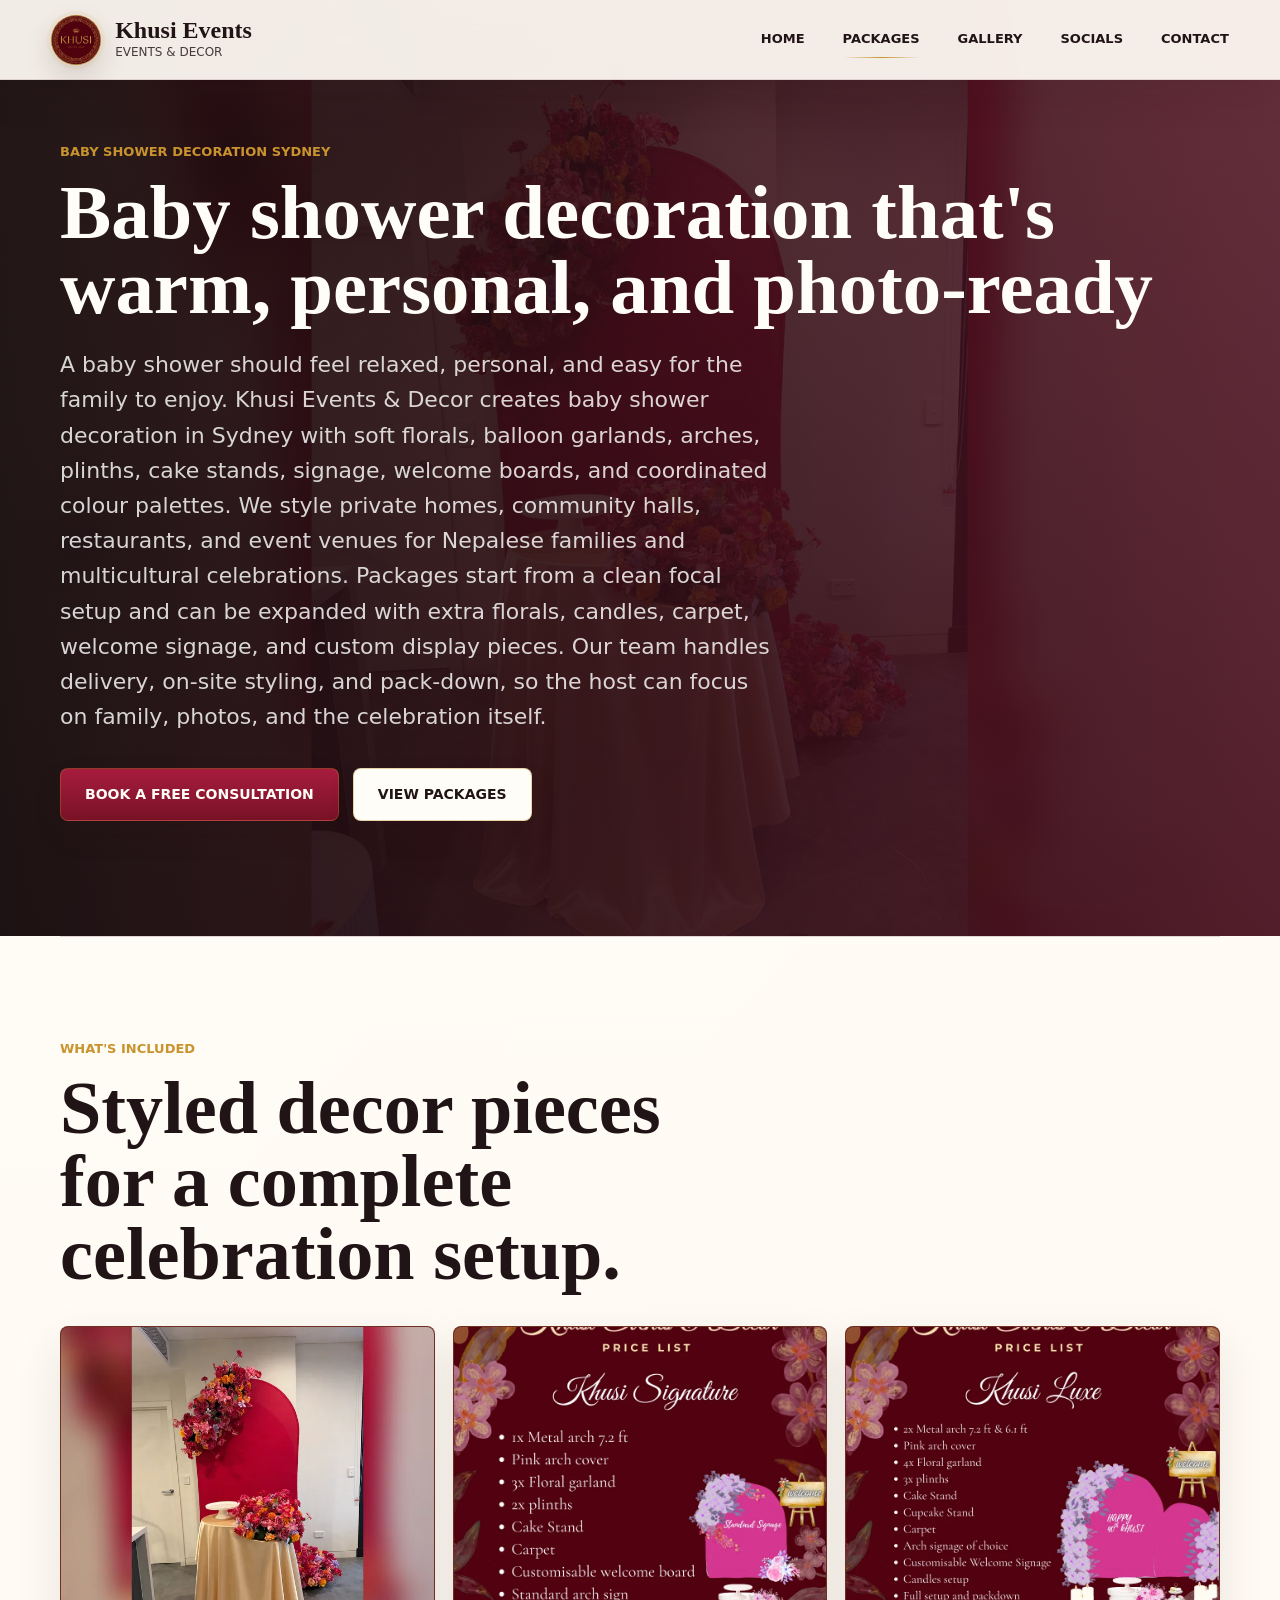
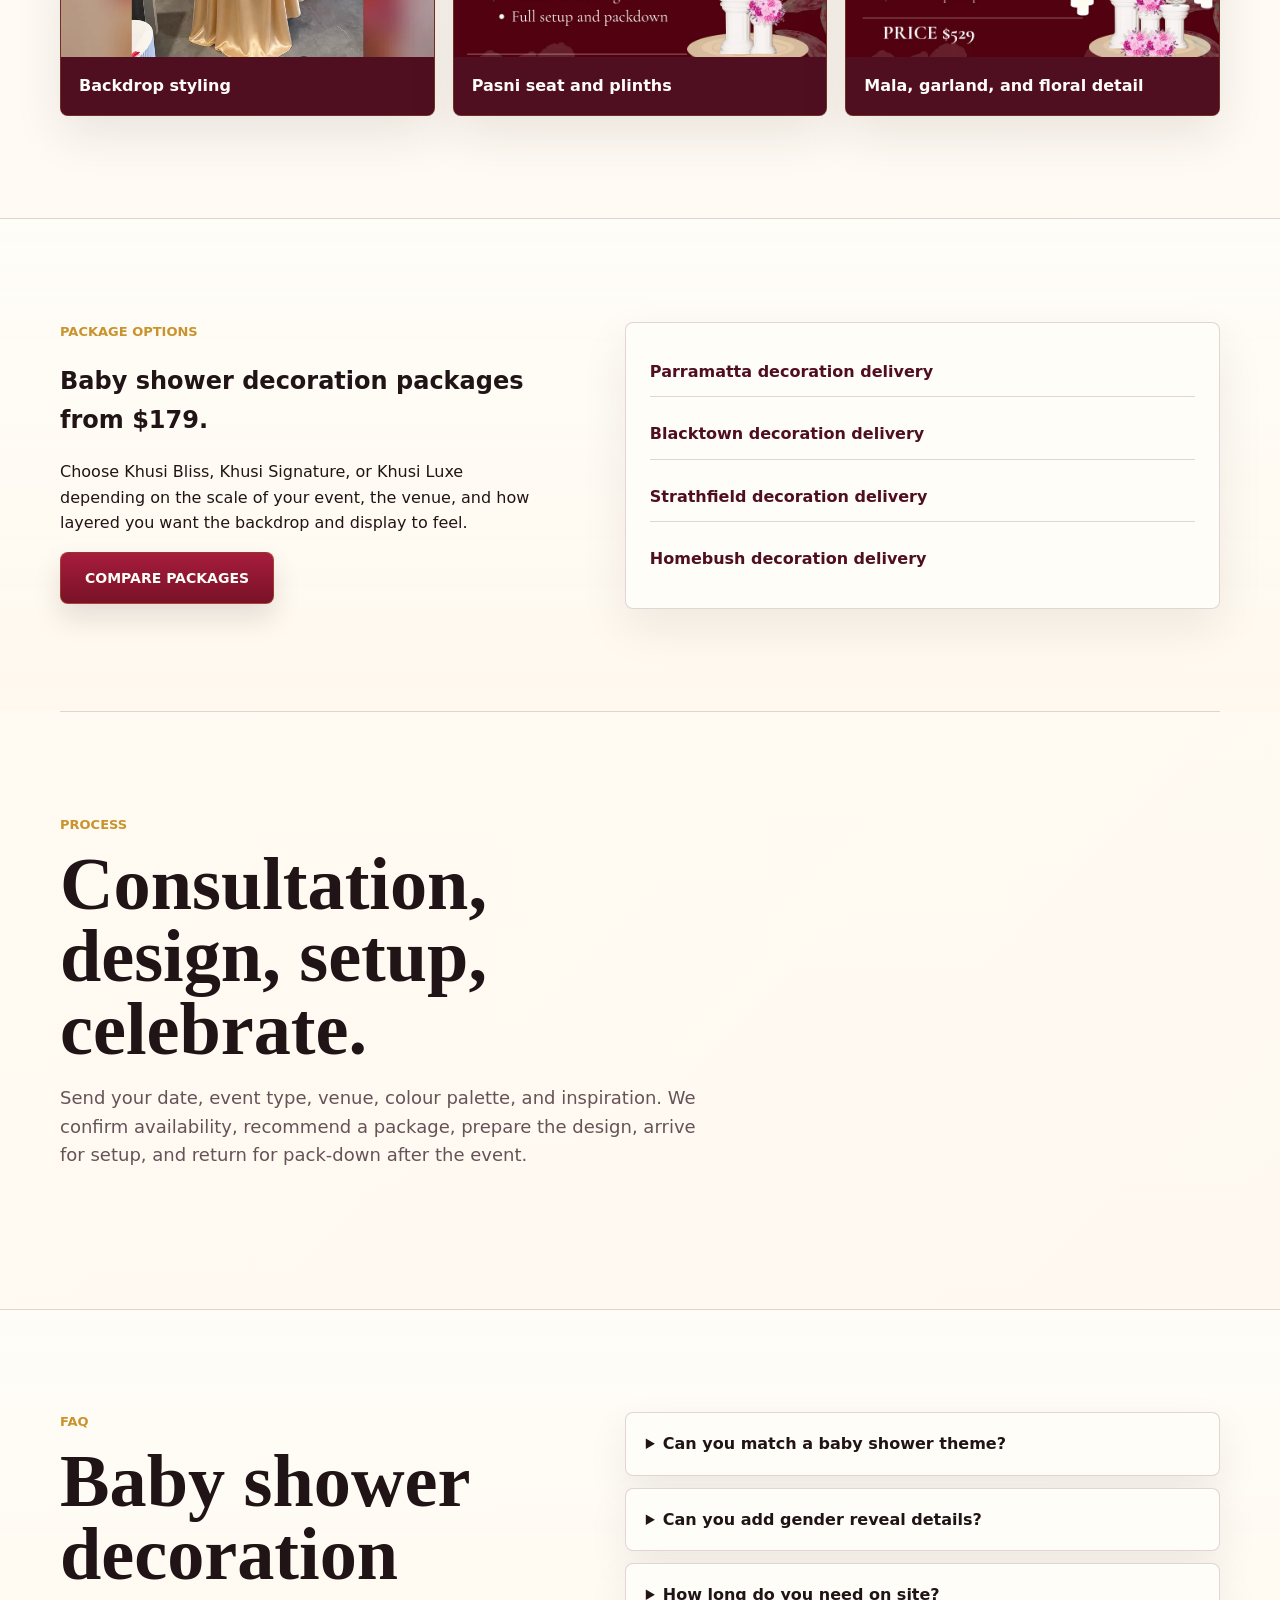
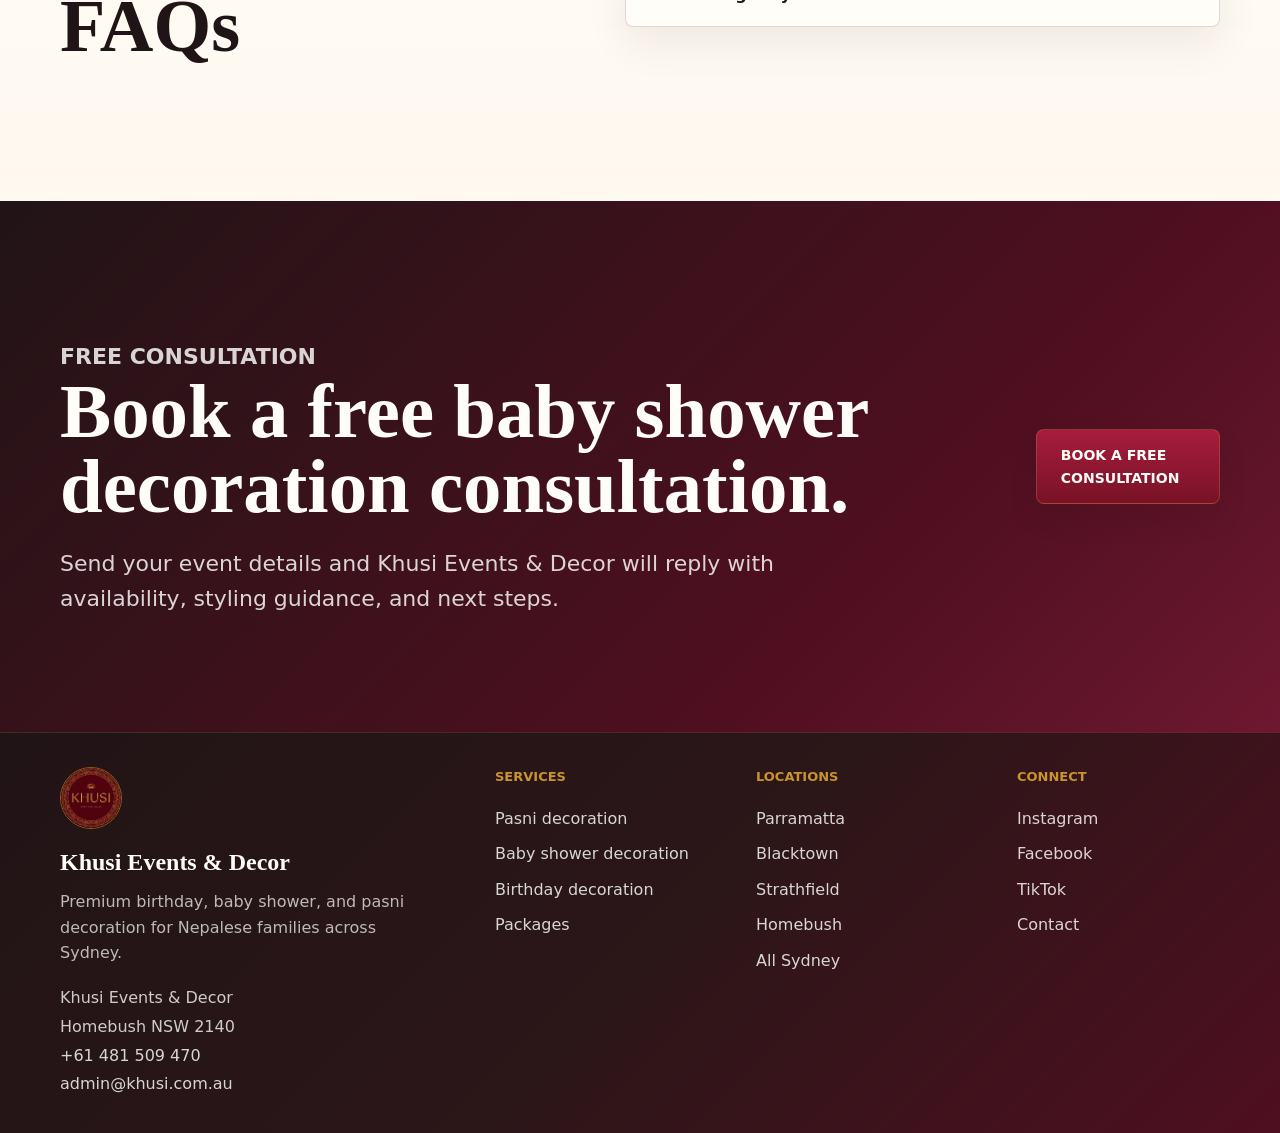
==== baby-shower-decoration-sydney.html @ c6b85145 "Add files via upload" ====
<!doctype html>
<html lang="en">
  <head>
    <meta charset="UTF-8" />
    <meta name="viewport" content="width=device-width, initial-scale=1.0" />
    <title>Baby Shower Decoration Sydney | Floral & Balloon Setups | Khusi</title>
    <meta name="description" content="Sydney baby shower decorators creating warm, photo-ready setups with florals, balloons, and signage. Packages from $179 with full setup and pack-down." />
    <link rel="canonical" href="https://www.khusi.com.au/baby-shower-decoration-sydney" />
    <meta name="robots" content="index, follow" />
    <meta property="og:title" content="Baby Shower Decoration Sydney | Floral & Balloon Setups | Khusi" />
    <meta property="og:description" content="Sydney baby shower decorators creating warm, photo-ready setups with florals, balloons, and signage. Packages from $179 with full setup and pack-down." />
    <meta property="og:type" content="website" />
    <meta property="og:url" content="https://www.khusi.com.au/baby-shower-decoration-sydney" />
    <meta property="og:image" content="https://www.khusi.com.au/assets/khusi-events-social-card.jpg" />
    <meta property="og:image:width" content="1200" />
    <meta property="og:image:height" content="630" />
    <meta property="og:site_name" content="Khusi Events &amp; Decor" />
    <meta property="og:locale" content="en_AU" />
    <meta name="twitter:card" content="summary_large_image" />
    <meta name="twitter:title" content="Baby Shower Decoration Sydney | Floral & Balloon Setups | Khusi" />
    <meta name="twitter:description" content="Sydney baby shower decorators creating warm, photo-ready setups with florals, balloons, and signage. Packages from $179 with full setup and pack-down." />
    <meta name="twitter:image" content="https://www.khusi.com.au/assets/khusi-events-social-card.jpg" />
    <meta name="theme-color" content="#8f1d35" />
    <link rel="icon" type="image/png" href="./assets/khusi-logo.png" />
    <link rel="stylesheet" href="./styles.css" />
    <script type="application/ld+json">
{
      "@context": "https://schema.org",
      "@graph": [
            {
                  "@type": "BreadcrumbList",
                  "@id": "https://www.khusi.com.au/baby-shower-decoration-sydney#breadcrumb",
                  "itemListElement": [
                        {
                              "@type": "ListItem",
                              "position": 1,
                              "name": "Home",
                              "item": "https://www.khusi.com.au/"
                        },
                        {
                              "@type": "ListItem",
                              "position": 2,
                              "name": "Baby shower decoration",
                              "item": "https://www.khusi.com.au/baby-shower-decoration-sydney"
                        }
                  ]
            },
            {
                  "@type": "Service",
                  "@id": "https://www.khusi.com.au/baby-shower-decoration-sydney#service",
                  "name": "Baby shower decoration",
                  "serviceType": "Event decoration",
                  "provider": {
                        "@id": "https://www.khusi.com.au/#business"
                  },
                  "areaServed": {
                        "@type": "City",
                        "name": "Sydney"
                  },
                  "offers": {
                        "@type": "Offer",
                        "price": "179",
                        "priceCurrency": "AUD",
                        "url": "https://www.khusi.com.au/packages"
                  }
            },
            {
                  "@type": "FAQPage",
                  "@id": "https://www.khusi.com.au/baby-shower-decoration-sydney#faq",
                  "mainEntity": [
                        {
                              "@type": "Question",
                              "name": "Can you match a baby shower theme?",
                              "acceptedAnswer": {
                                    "@type": "Answer",
                                    "text": "Yes. Share your colour palette, inspiration images, or theme and we can adjust signage, florals, balloons, and decor pieces."
                              }
                        },
                        {
                              "@type": "Question",
                              "name": "Can you add gender reveal details?",
                              "acceptedAnswer": {
                                    "@type": "Answer",
                                    "text": "Yes. We can include gender reveal-friendly styling, signage, balloons, and focal areas depending on the reveal plan."
                              }
                        },
                        {
                              "@type": "Question",
                              "name": "How long do you need on site?",
                              "acceptedAnswer": {
                                    "@type": "Answer",
                                    "text": "Setup time depends on the package and venue access, but most baby shower setups need a clear setup window before guests arrive."
                              }
                        }
                  ]
            }
      ]
}
    </script>
  </head>
  <body>
    <header class="site-header is-scrolled is-fixed-light">
      <a class="brand" href="./index.html#top" aria-label="Khusi Events and Decor home">
        <img class="brand-mark" src="./assets/khusi-logo.png" alt="" />
        <span>
          <strong>Khusi Events</strong>
          <small>Events &amp; Decor</small>
        </span>
      </a>

      <button class="nav-toggle" type="button" aria-label="Open navigation" aria-expanded="false">
        <span></span>
        <span></span>
      </button>

      <nav class="site-nav" aria-label="Primary navigation">
        <a href="./index.html#top">Home</a>
        <a href="./packages.html" aria-current="page">Packages</a>
        <a href="./gallery.html">Gallery</a>
        <a href="./index.html#socials">Socials</a>
        <a href="./contact.html">Contact</a>
      </nav>
    </header>
    <main id="top" class="seo-service-page">
      <section class="service-page-hero" aria-labelledby="page-title">
        <div class="section-inner">
          <p class="section-kicker">Baby shower decoration Sydney</p>
          <h1 id="page-title">Baby shower decoration that's warm, personal, and photo-ready</h1>
          <p>A baby shower should feel relaxed, personal, and easy for the family to enjoy. Khusi Events & Decor creates baby shower decoration in Sydney with soft florals, balloon garlands, arches, plinths, cake stands, signage, welcome boards, and coordinated colour palettes. We style private homes, community halls, restaurants, and event venues for Nepalese families and multicultural celebrations. Packages start from a clean focal setup and can be expanded with extra florals, candles, carpet, welcome signage, and custom display pieces. Our team handles delivery, on-site styling, and pack-down, so the host can focus on family, photos, and the celebration itself.</p>
          <div class="hero-actions">
            <a class="button primary" href="./contact.html">Book a free consultation</a>
            <a class="button secondary light" href="./packages.html">View packages</a>
          </div>
        </div>
      </section>
      <section class="section-inner seo-content-block">
        <div class="section-heading compact">
          <p class="section-kicker">What's included</p>
          <h2>Styled decor pieces for a complete celebration setup.</h2>
        </div>
        <div class="seo-image-grid">
          <figure><picture><source type="image/webp" srcset="./assets/pasni-decoration-sydney-marigold-backdrop.webp" /><img src="./assets/pasni-decoration-sydney-marigold-backdrop.jpg" alt="Pasni rice feeding ceremony decoration with marigold backdrop in Strathfield Sydney" loading="lazy" decoding="async" /></picture><figcaption>Backdrop styling</figcaption></figure>
          <figure><img src="./assets/service-signature.webp" alt="Baby shower decoration seating, plinth, and floral decoration package in Sydney" loading="lazy" decoding="async" /><figcaption>Pasni seat and plinths</figcaption></figure>
          <figure><img src="./assets/service-luxe.webp" alt="Baby shower decoration floral garland and premium decor details in Sydney" loading="lazy" decoding="async" /><figcaption>Mala, garland, and floral detail</figcaption></figure>
        </div>
      </section>
      <section class="section-band seo-content-block">
        <div class="section-inner seo-two-column">
          <div>
            <p class="section-kicker">Package options</p>
            <h2>Baby shower decoration packages from $179.</h2>
            <p>Choose Khusi Bliss, Khusi Signature, or Khusi Luxe depending on the scale of your event, the venue, and how layered you want the backdrop and display to feel.</p>
            <a class="button primary" href="./packages.html">Compare packages</a>
          </div>
          <div class="seo-link-list">
            <a href="./pasni-decoration-parramatta.html">Parramatta decoration delivery</a>
            <a href="./pasni-decoration-blacktown.html">Blacktown decoration delivery</a>
            <a href="./pasni-decoration-strathfield.html">Strathfield decoration delivery</a>
            <a href="./pasni-decoration-homebush.html">Homebush decoration delivery</a>
          </div>
        </div>
      </section>
      <section class="section-inner seo-content-block">
        <div class="section-heading compact">
          <p class="section-kicker">Process</p>
          <h2>Consultation, design, setup, celebrate.</h2>
          <p>Send your date, event type, venue, colour palette, and inspiration. We confirm availability, recommend a package, prepare the design, arrive for setup, and return for pack-down after the event.</p>
        </div>
      </section>
      <section class="faq-section section-band" id="faq" aria-labelledby="service-faq-title">
        <div class="section-inner faq-layout">
          <div class="section-heading compact">
            <p class="section-kicker">FAQ</p>
            <h2 id="service-faq-title">Baby shower decoration FAQs</h2>
          </div>
          <div class="faq-list">
            <details><summary>Can you match a baby shower theme?</summary><p>Yes. Share your colour palette, inspiration images, or theme and we can adjust signage, florals, balloons, and decor pieces.</p></details>
            <details><summary>Can you add gender reveal details?</summary><p>Yes. We can include gender reveal-friendly styling, signage, balloons, and focal areas depending on the reveal plan.</p></details>
            <details><summary>How long do you need on site?</summary><p>Setup time depends on the package and venue access, but most baby shower setups need a clear setup window before guests arrive.</p></details>
          </div>
        </div>
      </section>
      <section class="service-cta">
        <div class="section-inner service-cta-inner">
          <div>
            <p class="section-kicker">Free consultation</p>
            <h2>Book a free baby shower decoration consultation.</h2>
            <p>Send your event details and Khusi Events &amp; Decor will reply with availability, styling guidance, and next steps.</p>
          </div>
          <a class="button primary" href="./contact.html">Book a free consultation</a>
        </div>
      </section>
    </main>
    <footer class="site-footer">
      <div class="section-inner expanded-footer">
        <div class="footer-brand">
          <img src="./assets/khusi-logo.png" alt="" />
          <strong>Khusi Events &amp; Decor</strong>
          <p>Premium birthday, baby shower, and pasni decoration for Nepalese families across Sydney.</p>
          <address>
            Khusi Events &amp; Decor<br />
            Homebush NSW 2140<br />
            <a href="tel:+61481509470">+61 481 509 470</a><br />
            <a href="mailto:admin@khusi.com.au">admin@khusi.com.au</a>
          </address>
        </div>
        <nav class="footer-column" aria-label="Footer services">
          <h2>Services</h2>
          <a href="./pasni-decoration-sydney.html">Pasni decoration</a>
          <a href="./baby-shower-decoration-sydney.html">Baby shower decoration</a>
          <a href="./birthday-decoration-sydney.html">Birthday decoration</a>
          <a href="./packages.html">Packages</a>
        </nav>
        <nav class="footer-column" aria-label="Footer locations">
          <h2>Locations</h2>
          <a href="./pasni-decoration-parramatta.html">Parramatta</a>
          <a href="./pasni-decoration-blacktown.html">Blacktown</a>
          <a href="./pasni-decoration-strathfield.html">Strathfield</a>
          <a href="./pasni-decoration-homebush.html">Homebush</a>
          <a href="./pasni-decoration-sydney.html">All Sydney</a>
        </nav>
        <nav class="footer-column" aria-label="Footer connect">
          <h2>Connect</h2>
          <a href="https://www.instagram.com/khusieventsanddecor/" target="_blank" rel="noreferrer">Instagram</a>
          <a href="https://www.facebook.com/people/Khusi-Events-and-Decor/61587530312788/" target="_blank" rel="noreferrer">Facebook</a>
          <a href="https://www.tiktok.com/@khusieventsanddecor07" target="_blank" rel="noreferrer">TikTok</a>
          <a href="./contact.html">Contact</a>
        </nav>
      </div>
    </footer>
    <script src="./script.js"></script>
  </body>
</html>
---- styles.css ----
:root {
  --ink: #23191c;
  --muted: #67575d;
  --paper: #fffaf4;
  --white: #ffffff;
  --rose: #8f1d35;
  --rose-dark: #5c1324;
  --marigold: #d99a28;
  --teal: #1f6b67;
  --sage: #e2ebe3;
  --line: rgba(35, 25, 28, 0.14);
  --shadow: 0 24px 80px rgba(35, 25, 28, 0.16);
  --radius: 8px;
}

* {
  box-sizing: border-box;
}

html {
  scroll-behavior: smooth;
  scroll-padding-top: 92px;
}

body {
  margin: 0;
  color: var(--ink);
  background: var(--paper);
  font-family:
    Inter, ui-sans-serif, system-ui, -apple-system, BlinkMacSystemFont, "Segoe UI", sans-serif;
  line-height: 1.6;
}

body.nav-open {
  overflow: hidden;
}

img {
  display: block;
  width: 100%;
}

a {
  color: inherit;
  text-decoration: none;
}

button,
input,
select,
textarea {
  font: inherit;
}

.site-header {
  position: fixed;
  inset: 0 0 auto;
  z-index: 30;
  display: flex;
  align-items: center;
  justify-content: space-between;
  gap: 24px;
  min-height: 74px;
  padding: 14px clamp(18px, 4vw, 56px);
  color: var(--white);
  background: linear-gradient(180deg, rgba(26, 14, 17, 0.8), rgba(26, 14, 17, 0));
  transition:
    background 180ms ease,
    box-shadow 180ms ease,
    color 180ms ease;
}

.site-header.is-scrolled,
.site-header.nav-active {
  color: var(--ink);
  background: rgba(255, 250, 244, 0.94);
  box-shadow: 0 10px 34px rgba(35, 25, 28, 0.12);
  backdrop-filter: blur(16px);
}

.brand {
  display: inline-flex;
  align-items: center;
  gap: 12px;
  min-width: 0;
}

.brand-mark {
  width: 46px;
  height: 46px;
  flex: 0 0 auto;
  border-radius: 50%;
  border: 1px solid rgba(217, 154, 40, 0.52);
  object-fit: cover;
  background: var(--rose-dark);
}

.brand strong {
  display: block;
  font-family: Georgia, "Times New Roman", serif;
  font-size: 22px;
  line-height: 1.1;
}

.brand small {
  display: block;
  color: currentColor;
  font-size: 12px;
  letter-spacing: 0.08em;
  text-transform: uppercase;
  opacity: 0.82;
}

.site-nav {
  display: flex;
  align-items: center;
  gap: clamp(18px, 3vw, 34px);
  font-size: 14px;
  font-weight: 700;
  text-transform: uppercase;
  letter-spacing: 0.08em;
}

.site-nav a {
  position: relative;
  padding: 8px 0;
}

.site-nav a::after {
  position: absolute;
  right: 0;
  bottom: 4px;
  left: 0;
  height: 2px;
  content: "";
  background: var(--marigold);
  transform: scaleX(0);
  transform-origin: center;
  transition: transform 160ms ease;
}

.site-nav a:hover::after,
.site-nav a:focus-visible::after,
.site-nav a[aria-current="page"]::after {
  transform: scaleX(1);
}

.nav-toggle {
  display: none;
  width: 46px;
  height: 46px;
  border: 1px solid currentColor;
  border-radius: 50%;
  color: inherit;
  background: transparent;
}

.nav-toggle span {
  display: block;
  width: 18px;
  height: 2px;
  margin: 5px auto;
  background: currentColor;
  transition: transform 180ms ease;
}

.nav-open .nav-toggle span:first-child {
  transform: translateY(3.5px) rotate(45deg);
}

.nav-open .nav-toggle span:last-child {
  transform: translateY(-3.5px) rotate(-45deg);
}

.hero {
  position: relative;
  min-height: clamp(620px, 86svh, 800px);
  display: grid;
  align-items: end;
  overflow: hidden;
  color: var(--white);
  background: var(--rose-dark);
}

.hero-bg,
.hero-overlay {
  position: absolute;
  inset: 0;
}

.hero-bg {
  background-image: url("./assets/pasni-decoration-sydney-marigold-backdrop-1920.jpg");
  background-position: center;
  background-size: cover;
  transform: scale(1.02);
}

.hero-overlay {
  background:
    linear-gradient(90deg, rgba(26, 14, 17, 0.82) 0%, rgba(26, 14, 17, 0.58) 44%, rgba(26, 14, 17, 0.28) 100%),
    linear-gradient(180deg, rgba(26, 14, 17, 0.2), rgba(26, 14, 17, 0.72));
}

.hero-content {
  position: relative;
  z-index: 1;
  width: min(1160px, calc(100% - 36px));
  margin: 0 auto;
  padding: 140px 0 54px;
}

.eyebrow,
.section-kicker {
  margin: 0 0 12px;
  color: var(--marigold);
  font-size: 13px;
  font-weight: 800;
  letter-spacing: 0.12em;
  text-transform: uppercase;
}

.hero h1,
.section-heading h2,
.intro h2,
.hire h2,
.contact h1,
.contact h2 {
  margin: 0;
  font-family: Georgia, "Times New Roman", serif;
  font-weight: 700;
  line-height: 0.98;
  letter-spacing: 0;
}

.hero h1 {
  max-width: 820px;
  font-size: clamp(64px, 12vw, 150px);
}

.hero-logo {
  width: clamp(86px, 10vw, 124px);
  height: clamp(86px, 10vw, 124px);
  margin: 0 0 18px;
  border: 1px solid rgba(217, 154, 40, 0.62);
  border-radius: 50%;
  object-fit: cover;
  background: var(--rose-dark);
  box-shadow: 0 18px 50px rgba(0, 0, 0, 0.24);
}

.hero-copy {
  max-width: 700px;
  margin: 24px 0 0;
  font-size: clamp(18px, 2vw, 24px);
  line-height: 1.45;
}

.hero-actions {
  display: flex;
  flex-wrap: wrap;
  gap: 14px;
  margin-top: 34px;
}

.button {
  display: inline-flex;
  align-items: center;
  justify-content: center;
  min-height: 48px;
  padding: 13px 20px;
  border: 1px solid transparent;
  border-radius: var(--radius);
  font-size: 14px;
  font-weight: 800;
  letter-spacing: 0.06em;
  text-transform: uppercase;
  transition:
    transform 160ms ease,
    background 160ms ease,
    border-color 160ms ease,
    color 160ms ease;
}

.button:hover,
.button:focus-visible {
  transform: translateY(-2px);
}

.button:disabled {
  cursor: wait;
  opacity: 0.72;
  transform: none;
}

.button:disabled:hover,
.button:disabled:focus-visible {
  transform: none;
}

.button.primary {
  color: var(--white);
  background: var(--rose);
  border-color: var(--rose);
}

.button.primary:hover,
.button.primary:focus-visible {
  background: var(--rose-dark);
  border-color: var(--rose-dark);
}

.button.secondary {
  color: var(--white);
  background: rgba(255, 255, 255, 0.08);
  border-color: rgba(255, 255, 255, 0.58);
  backdrop-filter: blur(10px);
}

.hero-stats {
  display: grid;
  grid-template-columns: repeat(3, minmax(0, 1fr));
  gap: 1px;
  width: min(860px, 100%);
  margin: 54px 0 0;
  padding: 0;
  overflow: hidden;
  border: 1px solid rgba(255, 255, 255, 0.26);
  border-radius: var(--radius);
  background: rgba(255, 255, 255, 0.16);
  backdrop-filter: blur(18px);
}

.hero-stats div {
  padding: 18px;
  background: rgba(26, 14, 17, 0.28);
}

.hero-stats strong {
  display: block;
  color: var(--marigold);
  font-size: 13px;
  font-weight: 900;
  letter-spacing: 0.08em;
  text-transform: uppercase;
}

.hero-stats span {
  display: block;
  margin-top: 6px;
  color: rgba(255, 255, 255, 0.9);
  font-size: 14px;
}

.section-inner {
  width: min(1160px, calc(100% - 36px));
  margin: 0 auto;
}

.section-band {
  background: var(--white);
}

.intro {
  padding: 42px 0;
  border-bottom: 1px solid var(--line);
}

.intro-grid {
  display: grid;
  grid-template-columns: minmax(0, 0.9fr) minmax(0, 1.1fr);
  gap: clamp(28px, 5vw, 72px);
  align-items: center;
}

.intro h2 {
  max-width: 560px;
  font-size: clamp(34px, 5vw, 68px);
}

.intro-copy {
  display: grid;
  gap: 24px;
  justify-items: start;
}

.intro p:not(.section-kicker) {
  margin: 0;
  color: var(--muted);
  font-size: clamp(17px, 2vw, 22px);
}

.services,
.hire {
  padding: clamp(76px, 9vw, 120px) 0;
}

.section-heading {
  max-width: 760px;
  margin-bottom: 36px;
}

.section-heading.compact {
  max-width: 640px;
}

.section-heading h2,
.hire h2,
.socials h2,
.contact h1,
.contact h2 {
  font-size: clamp(38px, 5.8vw, 76px);
}

.section-heading p:not(.section-kicker),
.hire-copy p,
.socials-copy p,
.contact-copy p {
  margin: 18px 0 0;
  color: var(--muted);
  font-size: 18px;
}

.service-grid {
  display: grid;
  grid-template-columns: repeat(3, minmax(0, 1fr));
  gap: 18px;
}

.service-card {
  display: flex;
  min-height: 100%;
  overflow: hidden;
  flex-direction: column;
  border: 1px solid var(--line);
  border-radius: var(--radius);
  background: var(--white);
  box-shadow: 0 14px 42px rgba(35, 25, 28, 0.06);
}

.service-card img {
  height: 250px;
  object-fit: cover;
}

.service-card div {
  display: flex;
  flex: 1;
  flex-direction: column;
  padding: clamp(22px, 3vw, 34px);
}

.service-card span {
  width: fit-content;
  color: var(--teal);
  font-size: 12px;
  font-weight: 900;
  letter-spacing: 0.12em;
  text-transform: uppercase;
}

.service-card h3,
.process-list h3 {
  margin: 10px 0 0;
  font-family: Georgia, "Times New Roman", serif;
  font-size: 29px;
  line-height: 1.1;
  letter-spacing: 0;
}

.service-card p,
.process-list p,
.site-footer p {
  color: var(--muted);
}

.service-card p {
  margin: 14px 0 0;
}

.service-card ul {
  display: grid;
  gap: 9px;
  margin: 22px 0 0;
  padding: 0;
  list-style: none;
}

.service-card li {
  position: relative;
  padding-left: 20px;
  color: var(--muted);
}

.service-card li::before {
  position: absolute;
  left: 0;
  color: var(--marigold);
  content: "•";
}

.service-note {
  display: flex;
  flex-wrap: wrap;
  gap: 8px 14px;
  align-items: center;
  margin-top: 22px;
  padding: 18px 20px;
  border: 1px solid var(--line);
  border-radius: var(--radius);
  background: var(--sage);
}

.service-note strong {
  font-family: Georgia, "Times New Roman", serif;
  font-size: 22px;
}

.service-note span {
  color: var(--muted);
}

.process {
  padding: clamp(70px, 8vw, 110px) 0;
  border-top: 1px solid var(--line);
  border-bottom: 1px solid var(--line);
}

.process-list {
  display: grid;
  grid-template-columns: repeat(3, minmax(0, 1fr));
  gap: 18px;
}

.process-list article {
  min-height: 260px;
  padding: 28px;
  border: 1px solid var(--line);
  border-radius: var(--radius);
  background: var(--paper);
}

.process-list span {
  display: inline-grid;
  place-items: center;
  width: 52px;
  height: 52px;
  border: 1px solid rgba(143, 29, 53, 0.25);
  border-radius: 50%;
  color: var(--rose);
  font-weight: 900;
}

.gallery {
  padding: clamp(76px, 9vw, 120px) 0;
  border-top: 1px solid var(--line);
  border-bottom: 1px solid var(--line);
}

.gallery-grid {
  display: grid;
  grid-template-columns: 1.2fr 0.8fr 0.8fr;
  grid-auto-rows: 250px;
  gap: 18px;
}

.gallery-tile {
  display: block;
  min-height: 0;
  color: inherit;
}

.gallery-tile figure {
  height: 100%;
}

.gallery-tile:focus-visible {
  outline: 3px solid var(--marigold);
  outline-offset: 4px;
  border-radius: var(--radius);
}

.gallery-grid figure {
  position: relative;
  min-height: 0;
  margin: 0;
  overflow: hidden;
  border-radius: var(--radius);
  background: var(--rose-dark);
}

.gallery-grid figure:first-child {
  grid-row: span 2;
}

.gallery-grid img {
  height: 100%;
  object-fit: cover;
  transition: transform 320ms ease;
}

.gallery-grid figure:hover img {
  transform: scale(1.04);
}

.gallery-grid figcaption {
  position: absolute;
  right: 14px;
  bottom: 14px;
  left: 14px;
  padding: 12px 14px;
  border-radius: var(--radius);
  color: var(--white);
  background: rgba(26, 14, 17, 0.72);
  font-weight: 800;
}

.launch-event-gallery {
  margin-top: clamp(42px, 7vw, 78px);
  padding-top: clamp(34px, 5vw, 58px);
  border-top: 1px solid var(--line);
}

.launch-event-heading {
  max-width: 780px;
  margin-bottom: 24px;
}

.launch-event-heading h2,
.launch-event-heading h3 {
  margin: 0;
  font-family: Georgia, "Times New Roman", serif;
  font-size: clamp(34px, 5vw, 62px);
  line-height: 1;
  letter-spacing: 0;
}

.launch-media-grid {
  display: grid;
  grid-template-columns: repeat(4, minmax(0, 1fr));
  grid-auto-rows: 260px;
  gap: 18px;
}

.launch-media-card {
  position: relative;
  min-height: 0;
  margin: 0;
  overflow: hidden;
  border-radius: var(--radius);
  border: 1px solid rgba(201, 147, 45, 0.24);
  background: var(--rose-dark);
  box-shadow: 0 18px 48px rgba(42, 18, 19, 0.1);
}

.launch-media-card-large {
  grid-column: span 2;
  grid-row: span 2;
}

.launch-media-card img,
.launch-media-card video {
  width: 100%;
  height: 100%;
  display: block;
  object-fit: cover;
}

.launch-media-card img {
  filter: saturate(0.94) contrast(1.02);
  transition: transform 320ms ease;
}

.launch-media-card:hover img {
  transform: scale(1.04);
}

.launch-media-video {
  background: #1d1013;
}

.launch-media-card figcaption {
  position: absolute;
  right: 14px;
  bottom: 14px;
  left: 14px;
  padding: 12px 14px;
  border-radius: var(--radius);
  border: 1px solid rgba(201, 147, 45, 0.3);
  color: var(--white);
  background: rgba(33, 20, 22, 0.78);
  font-weight: 800;
  backdrop-filter: blur(10px);
}

.media-only-gallery {
  padding-top: 112px;
}

.hire {
  display: grid;
  grid-template-columns: minmax(0, 0.86fr) minmax(0, 1.14fr);
  gap: clamp(30px, 6vw, 82px);
  align-items: center;
}

.hire-tags {
  display: flex;
  flex-wrap: wrap;
  gap: 10px;
}

.hire-tags span {
  display: inline-flex;
  align-items: center;
  min-height: 42px;
  padding: 10px 14px;
  border: 1px solid var(--line);
  border-radius: 999px;
  background: var(--white);
  color: var(--ink);
  font-weight: 800;
}

.socials {
  padding: clamp(76px, 9vw, 120px) 0;
  border-top: 1px solid var(--line);
}

.socials-grid {
  display: grid;
  grid-template-columns: minmax(0, 0.78fr) minmax(0, 1fr);
  gap: clamp(32px, 6vw, 80px);
  align-items: center;
}

.social-card-grid {
  display: grid;
  grid-template-columns: repeat(2, minmax(0, 1fr));
  gap: 14px;
}

.social-card-grid .social-card:last-child:nth-child(odd) {
  grid-column: 1 / -1;
}

.social-card {
  position: relative;
  display: grid;
  gap: 6px;
  min-height: 132px;
  padding: 24px;
  overflow: hidden;
  border: 1px solid rgba(255, 255, 255, 0.12);
  border-radius: var(--radius);
  color: var(--white);
  background: var(--ink);
  box-shadow: 0 18px 48px rgba(35, 25, 28, 0.12);
  transition:
    transform 160ms ease,
    border-color 160ms ease,
    background 160ms ease;
}

.social-card::after {
  position: absolute;
  right: 20px;
  bottom: 14px;
  color: #ff4d7d;
  content: "↗";
  font-size: 34px;
  font-weight: 900;
  line-height: 1;
}

.social-card:hover,
.social-card:focus-visible {
  border-color: rgba(217, 154, 40, 0.72);
  background: var(--rose-dark);
  transform: translateY(-3px);
}

.social-card span {
  color: var(--marigold);
  font-size: 12px;
  font-weight: 900;
  letter-spacing: 0.12em;
  text-transform: uppercase;
}

.social-card strong {
  max-width: 82%;
  font-family: Georgia, "Times New Roman", serif;
  font-size: clamp(23px, 2.2vw, 34px);
  line-height: 1.08;
  overflow-wrap: anywhere;
}

.contact {
  padding: clamp(76px, 9vw, 120px) 0;
  border-top: 1px solid var(--line);
}

.contact-grid {
  display: grid;
  grid-template-columns: minmax(0, 0.8fr) minmax(320px, 1fr);
  gap: clamp(32px, 6vw, 86px);
  align-items: start;
}

.contact-panel {
  display: grid;
  gap: 10px;
  margin-top: 34px;
  padding: 24px;
  border-left: 4px solid var(--marigold);
  background: var(--paper);
}

.contact-panel a,
.contact-panel span {
  color: var(--ink);
  font-weight: 800;
}

.quote-form {
  display: grid;
  grid-template-columns: repeat(2, minmax(0, 1fr));
  gap: 16px;
  padding: clamp(22px, 4vw, 34px);
  border: 1px solid var(--line);
  border-radius: var(--radius);
  background: var(--white);
  box-shadow: var(--shadow);
}

.quote-form label {
  display: grid;
  gap: 7px;
  color: var(--ink);
  font-size: 13px;
  font-weight: 900;
  letter-spacing: 0.08em;
  text-transform: uppercase;
}

.quote-form input,
.quote-form select,
.quote-form textarea {
  width: 100%;
  border: 1px solid var(--line);
  border-radius: var(--radius);
  background: var(--paper);
  color: var(--ink);
  font-size: 16px;
  letter-spacing: 0;
  outline: none;
  transition:
    border-color 160ms ease,
    box-shadow 160ms ease;
}

.quote-form input,
.quote-form select {
  min-height: 48px;
  padding: 10px 12px;
}

.quote-form textarea {
  min-height: 132px;
  resize: vertical;
  padding: 12px;
}

.quote-form input:focus,
.quote-form select:focus,
.quote-form textarea:focus {
  border-color: var(--rose);
  box-shadow: 0 0 0 4px rgba(143, 29, 53, 0.12);
}

.quote-form .full {
  grid-column: 1 / -1;
}


.form-note {
  grid-column: 1 / -1;
  min-height: 24px;
  margin: 0;
  color: var(--teal);
  font-size: 14px;
  font-weight: 800;
}

.form-note[data-state="error"] {
  color: var(--rose);
}

.form-note[data-state="success"] {
  color: var(--teal);
}

.site-footer {
  padding: 34px 0;
  color: var(--white);
  background: var(--ink);
}

.footer-grid {
  display: flex;
  align-items: center;
  justify-content: space-between;
  gap: 28px;
}

.site-footer strong {
  font-family: Georgia, "Times New Roman", serif;
  font-size: 24px;
}

.site-footer p {
  max-width: 560px;
  margin: 8px 0 0;
  color: rgba(255, 255, 255, 0.7);
}

.footer-links {
  display: flex;
  flex-wrap: wrap;
  gap: 18px;
  font-size: 14px;
  font-weight: 900;
  letter-spacing: 0.08em;
  text-transform: uppercase;
}

@media (max-width: 980px) {
  .service-grid,
  .process-list,
  .hire,
  .seo-grid,
  .contact-grid,
  .socials-grid,
  .intro-grid {
    grid-template-columns: 1fr;
  }

  .process-list article {
    min-height: auto;
  }

  .gallery-grid {
    grid-template-columns: repeat(2, minmax(0, 1fr));
  }

  .launch-media-grid {
    grid-template-columns: repeat(2, minmax(0, 1fr));
  }

  .launch-media-card-large {
    grid-column: span 2;
  }
}

@media (max-width: 760px) {
  .site-header {
    min-height: 68px;
    padding: 11px 18px;
  }

  .brand small {
    display: none;
  }

  .brand-mark {
    width: 42px;
    height: 42px;
  }

  .brand strong {
    font-size: 20px;
  }

  .nav-toggle {
    position: relative;
    z-index: 36;
    display: block;
  }

  .site-header.nav-active {
    background: var(--paper);
    box-shadow: none;
    backdrop-filter: none;
  }

  .site-nav {
    position: fixed;
    inset: 0;
    z-index: 34;
    display: flex;
    flex-direction: column;
    justify-content: center;
    padding: 90px 28px;
    color: var(--ink);
    background: var(--paper);
    font-size: 24px;
    opacity: 0;
    pointer-events: none;
    transform: translateY(-12px);
    transition:
      opacity 180ms ease,
      transform 180ms ease;
  }

  .nav-open .site-nav {
    opacity: 1;
    pointer-events: auto;
    transform: translateY(0);
  }

  .hero {
    min-height: 86svh;
  }

  .hero-content {
    width: min(100% - 28px, 1160px);
    padding-bottom: 34px;
  }

  .hero-stats {
    display: flex;
    flex-wrap: wrap;
    gap: 8px;
    width: 100%;
    margin-top: 30px;
    border: 0;
    background: transparent;
    backdrop-filter: none;
  }

  .hero-stats div {
    flex: 1 1 170px;
    padding: 12px 14px;
    border: 1px solid rgba(255, 255, 255, 0.24);
    border-radius: var(--radius);
  }

  .service-card {
    grid-template-columns: 1fr;
  }

  .service-card img {
    height: 230px;
  }

  .gallery-grid {
    grid-template-columns: 1fr;
    grid-auto-rows: 260px;
  }

  .gallery-grid figure:first-child {
    grid-row: auto;
  }

  .launch-media-grid {
    grid-template-columns: 1fr;
    grid-auto-rows: minmax(260px, auto);
  }

  .launch-media-card,
  .launch-media-card-large {
    grid-column: auto;
    grid-row: auto;
    min-height: 320px;
  }

  .social-card-grid,
  .quote-form {
    grid-template-columns: 1fr;
  }

  .footer-grid {
    align-items: flex-start;
    flex-direction: column;
  }
}

@media (max-width: 460px) {
  .hero h1 {
    font-size: clamp(56px, 18vw, 84px);
  }

  .hero-actions .button {
    width: 100%;
  }

  .section-inner {
    width: min(100% - 28px, 1160px);
  }

  .section-heading h2,
  .hire h2,
  .socials h2,
  .contact h1,
  .contact h2,
  .intro h2 {
    font-size: 36px;
  }

  .service-card h3,
  .process-list h3 {
    font-size: 25px;
  }
}


.service-page-hero h1,
.service-detail-card h2,
.service-cta h2 {
  margin: 0;
  font-family: Georgia, "Times New Roman", serif;
  font-weight: 700;
  line-height: 0.98;
  letter-spacing: 0;
}

.service-page-hero h1,
.service-cta h2 {
  font-size: clamp(38px, 6vw, 78px);
}

.service-page-hero {
  padding: 142px 0 clamp(70px, 9vw, 118px);
  color: var(--white);
  background:
    linear-gradient(90deg, rgba(35, 25, 28, 0.92), rgba(92, 19, 36, 0.86)),
    url("./assets/pasni-decoration-sydney-marigold-backdrop-1920.jpg") center / cover;
}

.service-page-hero-grid {
  display: grid;
  grid-template-columns: minmax(0, 1fr) minmax(220px, 0.34fr);
  gap: clamp(34px, 6vw, 90px);
  align-items: center;
}

.service-page-hero p:not(.section-kicker),
.service-cta p {
  max-width: 720px;
  margin: 22px 0 0;
  color: rgba(255, 255, 255, 0.82);
  font-size: clamp(18px, 2vw, 22px);
}

.service-page-hero .service-hero-poster {
  width: min(340px, 100%);
  margin-left: auto;
  overflow: hidden;
  border: 1px solid rgba(217, 154, 40, 0.56);
  border-radius: var(--radius);
  box-shadow: 0 24px 80px rgba(0, 0, 0, 0.28);
}

.service-detail-card img.package-visual {
  height: auto;
  min-height: 0;
  align-self: stretch;
  padding: 14px;
  background: var(--rose-dark);
  object-fit: contain;
}

.package-note {
  margin-top: 18px;
  color: var(--rose);
  font-size: 14px;
  font-weight: 900;
}

.button.secondary.light {
  color: var(--ink);
  background: var(--white);
  border-color: var(--white);
}

.service-details {
  display: grid;
  gap: 22px;
  padding: clamp(76px, 9vw, 120px) 0;
}

.service-detail-card {
  display: grid;
  grid-template-columns: minmax(280px, 0.46fr) minmax(0, 0.54fr);
  overflow: hidden;
  border: 1px solid var(--line);
  border-radius: var(--radius);
  background: var(--white);
  box-shadow: 0 16px 44px rgba(35, 25, 28, 0.08);
}

.service-detail-card.reverse {
  grid-template-columns: minmax(0, 0.54fr) minmax(280px, 0.46fr);
}

.service-detail-card.reverse img {
  order: 2;
}

.service-detail-card img {
  height: 100%;
  min-height: 420px;
  object-fit: cover;
}

.service-detail-card > div {
  display: flex;
  flex-direction: column;
  justify-content: center;
  padding: clamp(28px, 5vw, 58px);
}

.service-detail-card h2 {
  font-size: clamp(34px, 4.8vw, 64px);
}

.service-detail-card p:not(.section-kicker) {
  margin: 18px 0 0;
  color: var(--muted);
  font-size: 18px;
}

.service-detail-card ul {
  display: grid;
  gap: 10px;
  margin: 24px 0 0;
  padding: 0;
  list-style: none;
}

.service-detail-card li {
  position: relative;
  padding-left: 22px;
  color: var(--muted);
}

.service-detail-card li::before {
  position: absolute;
  left: 0;
  color: var(--marigold);
  content: "•";
}

.service-inclusions {
  padding: clamp(70px, 8vw, 110px) 0;
  border-top: 1px solid var(--line);
  border-bottom: 1px solid var(--line);
}

.inclusion-grid {
  display: grid;
  grid-template-columns: repeat(4, minmax(0, 1fr));
  gap: 10px;
}

.inclusion-grid span {
  min-height: 58px;
  padding: 16px;
  border: 1px solid var(--line);
  border-radius: var(--radius);
  background: var(--paper);
  font-weight: 850;
}

.service-cta {
  padding: clamp(76px, 9vw, 120px) 0;
  color: var(--white);
  background: var(--rose-dark);
}

.service-cta-inner {
  display: flex;
  align-items: center;
  justify-content: space-between;
  gap: 28px;
}

@media (max-width: 980px) {
  .service-page-hero-grid,
  .service-detail-card,
  .service-detail-card.reverse {
    grid-template-columns: 1fr;
  }

  .service-detail-card.reverse img {
    order: 0;
  }

  .inclusion-grid {
    grid-template-columns: repeat(2, minmax(0, 1fr));
  }

  .service-cta-inner {
    align-items: flex-start;
    flex-direction: column;
  }
}

@media (max-width: 760px) {
  .service-page-hero {
    padding-top: 112px;
  }

  .service-page-hero .service-hero-poster {
    width: min(260px, 100%);
    margin: 0;
  }

  .service-detail-card img {
    min-height: 260px;
  }
}

@media (max-width: 460px) {
  .inclusion-grid {
    grid-template-columns: 1fr;
  }
}


.seo-section {
  padding: clamp(70px, 8vw, 110px) 0;
  border-top: 1px solid var(--line);
}

.seo-grid {
  display: grid;
  grid-template-columns: minmax(0, 0.9fr) minmax(320px, 1fr);
  gap: clamp(30px, 6vw, 80px);
  align-items: start;
}

.seo-grid h2 {
  max-width: 780px;
  margin: 0;
  font-family: Georgia, "Times New Roman", serif;
  font-size: clamp(42px, 5vw, 78px);
  line-height: 1;
  letter-spacing: 0;
}

.seo-grid p {
  max-width: 700px;
  color: var(--muted);
  font-size: 18px;
}

.seo-tags {
  display: flex;
  flex-wrap: wrap;
  gap: 10px;
  margin-top: 26px;
}

.seo-tags span {
  display: inline-flex;
  align-items: center;
  min-height: 42px;
  padding: 10px 14px;
  border: 1px solid var(--line);
  border-radius: 999px;
  background: var(--white);
  color: var(--ink);
  font-weight: 800;
}

.faq-list {
  display: grid;
  gap: 12px;
}

.faq-list details {
  border: 1px solid var(--line);
  border-radius: var(--radius);
  background: var(--white);
  box-shadow: 0 16px 40px rgba(35, 25, 28, 0.08);
}

.faq-list summary {
  cursor: pointer;
  padding: 18px 20px;
  color: var(--ink);
  font-weight: 900;
}

.faq-list p {
  margin: 0;
  padding: 0 20px 20px;
  color: var(--muted);
}

.rsvp-invitation-page {
  --rsvp-bg: #5c1324;
  --rsvp-bg-deep: #2a1117;
  --rsvp-cream: #fffaf4;
  --rsvp-soft: rgba(255, 250, 244, 0.74);
  --rsvp-hair: rgba(217, 154, 40, 0.3);
  --rsvp-hair-strong: rgba(217, 154, 40, 0.58);
  color: var(--rsvp-cream);
  background:
    radial-gradient(circle at 15% 0%, rgba(217, 154, 40, 0.16), transparent 30%),
    radial-gradient(circle at 85% 24%, rgba(143, 29, 53, 0.52), transparent 34%),
    linear-gradient(160deg, var(--rsvp-bg), var(--rsvp-bg-deep) 76%);
}

.rsvp-shell {
  width: min(1080px, calc(100% - 40px));
  margin: 0 auto;
}

.rsvp-hero {
  position: relative;
  min-height: 100svh;
  padding: clamp(116px, 15vw, 164px) 0 clamp(54px, 9vw, 104px);
  overflow: hidden;
  text-align: center;
}

.rsvp-topline {
  display: flex;
  align-items: center;
  justify-content: space-between;
  gap: 24px;
  margin: 0 0 clamp(50px, 8vw, 88px);
  color: rgba(255, 250, 244, 0.7);
  font-size: 12px;
  font-weight: 800;
  letter-spacing: 0.24em;
  text-transform: uppercase;
}

.rsvp-logo {
  width: clamp(70px, 9vw, 98px);
  height: clamp(70px, 9vw, 98px);
  border: 1px solid var(--rsvp-hair-strong);
  border-radius: 50%;
  object-fit: cover;
  background: var(--rose-dark);
  box-shadow: 0 18px 48px rgba(0, 0, 0, 0.22);
}

.rsvp-script {
  margin: 0 0 -8px;
  color: var(--marigold);
  font-family: Georgia, "Times New Roman", serif;
  font-size: clamp(34px, 5vw, 58px);
  font-style: italic;
}

.rsvp-hero h1 {
  max-width: 980px;
  margin: 0 auto;
  font-family: Georgia, "Times New Roman", serif;
  font-size: clamp(68px, 12vw, 168px);
  font-style: italic;
  font-weight: 700;
  letter-spacing: 0;
  line-height: 0.94;
}

.rsvp-hero h1 .rsvp-amp {
  color: var(--marigold);
  font-weight: 400;
}

.rsvp-word {
  display: inline;
}

.rsvp-intro {
  max-width: 580px;
  margin: clamp(24px, 4vw, 36px) auto 0;
  color: var(--rsvp-soft);
  font-size: clamp(16px, 2vw, 19px);
  line-height: 1.75;
}

.rsvp-ornament {
  display: inline-flex;
  align-items: center;
  gap: 12px;
  margin-top: clamp(30px, 5vw, 52px);
  color: var(--marigold);
}

.rsvp-ornament span {
  width: 64px;
  height: 1px;
  background: linear-gradient(90deg, transparent, currentColor, transparent);
}

.rsvp-ornament i,
.rsvp-strip i {
  width: 7px;
  height: 7px;
  flex: 0 0 auto;
  background: currentColor;
  transform: rotate(45deg);
}

.rsvp-marquee {
  display: grid;
  grid-template-columns: repeat(4, 1fr);
  margin: clamp(38px, 7vw, 72px) 0 0;
  border-top: 1px solid var(--rsvp-hair);
  border-bottom: 1px solid var(--rsvp-hair);
}

.rsvp-marquee div {
  padding: clamp(18px, 3vw, 26px) 14px;
  border-right: 1px solid var(--rsvp-hair);
}

.rsvp-marquee div:last-child {
  border-right: 0;
}

.rsvp-marquee dt {
  margin: 0 0 8px;
  color: var(--marigold);
  font-size: 10px;
  font-weight: 900;
  letter-spacing: 0.25em;
  text-transform: uppercase;
}

.rsvp-marquee dd {
  margin: 0;
  font-family: Georgia, "Times New Roman", serif;
  font-size: clamp(20px, 2.3vw, 28px);
  font-style: italic;
}

.rsvp-about {
  padding: clamp(72px, 10vw, 132px) 0;
  color: var(--ink);
  background: var(--paper);
}

.rsvp-about-grid {
  display: grid;
  grid-template-columns: minmax(0, 0.85fr) minmax(0, 1fr);
  gap: clamp(34px, 7vw, 96px);
  align-items: start;
}

.rsvp-eyebrow {
  margin: 0 0 16px;
  color: var(--rose);
  font-size: 12px;
  font-weight: 900;
  letter-spacing: 0.24em;
  text-transform: uppercase;
}

.rsvp-about h2,
.rsvp-section-head h2 {
  margin: 0;
  font-family: Georgia, "Times New Roman", serif;
  font-size: clamp(42px, 6vw, 80px);
  font-style: italic;
  line-height: 1;
  letter-spacing: 0;
}

.rsvp-about p:not(.rsvp-eyebrow) {
  margin: 0 0 18px;
  color: var(--muted);
  font-size: 18px;
  line-height: 1.75;
}

.rsvp-details,
.rsvp-respond {
  padding: clamp(74px, 12vw, 148px) 0;
  background: linear-gradient(180deg, rgba(42, 17, 23, 0.96), rgba(92, 19, 36, 0.98));
}

.rsvp-section-head {
  max-width: 720px;
  margin: 0 auto clamp(42px, 7vw, 82px);
  text-align: center;
}

.rsvp-section-head .rsvp-ornament {
  margin: 0 0 20px;
}

.rsvp-section-head p:not(.rsvp-eyebrow) {
  max-width: 520px;
  margin: 18px auto 0;
  color: var(--rsvp-soft);
}

.rsvp-detail-grid {
  display: grid;
  grid-template-columns: repeat(4, 1fr);
  border: 1px solid var(--rsvp-hair);
}

.rsvp-detail-grid article {
  display: grid;
  gap: 10px;
  min-height: 250px;
  padding: clamp(26px, 4vw, 44px) 20px;
  border-right: 1px solid var(--rsvp-hair);
  text-align: center;
  align-content: center;
}

.rsvp-detail-grid article:last-child {
  border-right: 0;
}

.rsvp-detail-grid small,
.rsvp-detail-grid strong {
  color: var(--marigold);
  font-size: 11px;
  font-weight: 900;
  letter-spacing: 0.24em;
  text-transform: uppercase;
}

.rsvp-detail-grid span {
  font-family: Georgia, "Times New Roman", serif;
  font-size: clamp(24px, 3vw, 34px);
  font-style: italic;
  line-height: 1.18;
}

.rsvp-map-link {
  display: table;
  margin: 34px auto 0;
  border-bottom: 1px solid var(--rsvp-hair-strong);
  color: var(--marigold);
  font-size: 13px;
  font-weight: 800;
  letter-spacing: 0.12em;
  text-transform: uppercase;
}

.rsvp-strip {
  padding: clamp(42px, 7vw, 74px) 0;
  border-top: 1px solid var(--rsvp-hair);
  border-bottom: 1px solid var(--rsvp-hair);
  background: var(--rsvp-bg-deep);
  color: var(--rsvp-cream);
}

.rsvp-strip .rsvp-shell {
  display: flex;
  flex-wrap: wrap;
  align-items: center;
  justify-content: center;
  gap: clamp(16px, 4vw, 52px);
  color: var(--marigold);
}

.rsvp-strip span {
  color: var(--rsvp-cream);
  font-family: Georgia, "Times New Roman", serif;
  font-size: clamp(22px, 3vw, 36px);
  font-style: italic;
  white-space: nowrap;
}

.rsvp-invite-form {
  position: relative;
  display: grid;
  grid-template-columns: repeat(2, minmax(0, 1fr));
  gap: 24px;
  max-width: 760px;
  margin: 0 auto;
  padding: clamp(28px, 5vw, 54px);
  border: 1px solid var(--rsvp-hair);
  background: rgba(255, 250, 244, 0.035);
}

.rsvp-invite-form::before,
.rsvp-invite-form::after {
  position: absolute;
  width: 26px;
  height: 26px;
  content: "";
  border: 1px solid var(--marigold);
}

.rsvp-invite-form::before {
  top: -1px;
  left: -1px;
  border-right: 0;
  border-bottom: 0;
}

.rsvp-invite-form::after {
  right: -1px;
  bottom: -1px;
  border-top: 0;
  border-left: 0;
}

.rsvp-field,
.rsvp-attend {
  display: grid;
  gap: 10px;
  min-width: 0;
  margin: 0;
  padding: 0;
  border: 0;
}

.rsvp-field.full,
.rsvp-attend,
.rsvp-actions,
.rsvp-invite-form .form-note {
  grid-column: 1 / -1;
}

.rsvp-field span,
.rsvp-attend legend {
  color: var(--marigold);
  font-size: 10px;
  font-weight: 900;
  letter-spacing: 0.25em;
  text-transform: uppercase;
}

.rsvp-field input,
.rsvp-field textarea {
  width: 100%;
  border: 0;
  border-bottom: 1px solid var(--rsvp-hair);
  border-radius: 0;
  outline: none;
  background: transparent;
  color: var(--rsvp-cream);
  font-family: Georgia, "Times New Roman", serif;
  font-size: 22px;
  font-style: italic;
}

.rsvp-field input {
  min-height: 52px;
}

.rsvp-field textarea {
  min-height: 92px;
  resize: vertical;
  font-family: inherit;
}

.rsvp-field input::placeholder,
.rsvp-field textarea::placeholder {
  color: rgba(255, 250, 244, 0.35);
}

.rsvp-field input:focus,
.rsvp-field textarea:focus {
  border-bottom-color: var(--marigold);
}

.rsvp-attend {
  grid-template-columns: repeat(2, minmax(0, 1fr));
}

.rsvp-attend legend {
  grid-column: 1 / -1;
  margin-bottom: 2px;
}

.rsvp-attend label {
  position: relative;
  display: flex;
  min-height: 84px;
  align-items: center;
  border: 1px solid var(--rsvp-hair);
  color: var(--rsvp-cream);
  cursor: pointer;
  transition:
    border-color 160ms ease,
    background 160ms ease;
}

.rsvp-attend label:hover,
.rsvp-attend label:focus-within {
  border-color: var(--marigold);
  background: rgba(217, 154, 40, 0.08);
}

.rsvp-attend input {
  position: absolute;
  opacity: 0;
}

.rsvp-attend span {
  position: relative;
  display: grid;
  gap: 2px;
  width: 100%;
  padding: 16px 18px 16px 48px;
  font-family: Georgia, "Times New Roman", serif;
  font-size: 20px;
  font-style: italic;
}

.rsvp-attend span::before {
  position: absolute;
  top: 50%;
  left: 18px;
  width: 14px;
  height: 14px;
  content: "";
  border: 1px solid var(--marigold);
  border-radius: 50%;
  transform: translateY(-50%);
}

.rsvp-attend input:checked + span {
  background: rgba(217, 154, 40, 0.1);
}

.rsvp-attend input:checked + span::before {
  background: var(--marigold);
  box-shadow: 0 0 0 4px rgba(217, 154, 40, 0.18);
}

.rsvp-attend small {
  color: var(--marigold);
  font-family: Inter, ui-sans-serif, system-ui, sans-serif;
  font-size: 10px;
  font-style: normal;
  font-weight: 900;
  letter-spacing: 0.18em;
  text-transform: uppercase;
}

.rsvp-actions {
  display: flex;
  flex-wrap: wrap;
  align-items: center;
  justify-content: space-between;
  gap: 18px;
  margin-top: 10px;
}

.rsvp-actions p {
  max-width: 320px;
  margin: 0;
  color: rgba(255, 250, 244, 0.58);
  font-size: 13px;
}

.rsvp-submit {
  display: inline-flex;
  min-height: 56px;
  align-items: center;
  gap: 14px;
  padding: 16px 28px;
  border: 1px solid var(--marigold);
  color: var(--rsvp-bg-deep);
  background: var(--marigold);
  font-size: 12px;
  font-weight: 900;
  letter-spacing: 0.22em;
  text-transform: uppercase;
  cursor: pointer;
  transition:
    background 160ms ease,
    color 160ms ease,
    transform 160ms ease;
}

.rsvp-submit:hover,
.rsvp-submit:focus-visible {
  color: var(--ink);
  background: var(--paper);
  transform: translateY(-1px);
}

.rsvp-submit:disabled {
  cursor: progress;
  opacity: 0.6;
}

.rsvp-submit-label {
  display: inline;
}

.rsvp-submit-arrow {
  position: relative;
  width: 26px;
  height: 1px;
  background: currentColor;
}

.rsvp-submit-arrow::after {
  position: absolute;
  top: -4px;
  right: 0;
  width: 8px;
  height: 8px;
  content: "";
  border-top: 1px solid currentColor;
  border-right: 1px solid currentColor;
  transform: rotate(45deg);
}

.rsvp-invite-form .form-note {
  min-height: 24px;
  margin: 0;
  color: var(--marigold);
}

.rsvp-footer {
  padding: 54px 0;
  border-top: 1px solid var(--rsvp-hair);
  color: var(--rsvp-cream);
  background: var(--rsvp-bg-deep);
  text-align: center;
}

.rsvp-footer-logo {
  width: 72px;
  height: 72px;
  margin: 0 auto 18px;
  border: 1px solid var(--rsvp-hair-strong);
  border-radius: 50%;
  object-fit: cover;
}

.rsvp-footer strong {
  display: block;
  font-family: Georgia, "Times New Roman", serif;
  font-size: 32px;
}

.rsvp-footer p {
  margin: 8px 0 0;
  color: var(--rsvp-soft);
  font-size: 12px;
  font-weight: 800;
  letter-spacing: 0.2em;
  text-transform: uppercase;
}

@media (max-width: 900px) {
  .rsvp-about-grid,
  .rsvp-invite-form {
    grid-template-columns: 1fr;
  }

  .rsvp-detail-grid,
  .rsvp-marquee {
    grid-template-columns: repeat(2, 1fr);
  }

  .rsvp-detail-grid article:nth-child(2),
  .rsvp-marquee div:nth-child(2) {
    border-right: 0;
  }

  .rsvp-detail-grid article:nth-child(1),
  .rsvp-detail-grid article:nth-child(2),
  .rsvp-marquee div:nth-child(1),
  .rsvp-marquee div:nth-child(2) {
    border-bottom: 1px solid var(--rsvp-hair);
  }
}

@media (max-width: 620px) {
  .rsvp-shell {
    width: min(100% - 28px, 1080px);
  }

  .rsvp-topline {
    align-items: flex-start;
    flex-direction: column;
    margin-bottom: 42px;
    text-align: left;
  }

  .rsvp-hero h1 {
    font-size: clamp(38px, 10vw, 50px);
    line-height: 1;
  }

  .rsvp-hero h1 .rsvp-amp {
    font-size: 0.82em;
  }

  .rsvp-word {
    display: block;
  }

  .rsvp-script {
    font-size: clamp(30px, 8vw, 42px);
  }

  .rsvp-intro {
    max-width: 290px;
  }

  .rsvp-marquee,
  .rsvp-detail-grid,
  .rsvp-attend {
    grid-template-columns: 1fr;
  }

  .rsvp-marquee div,
  .rsvp-detail-grid article {
    border-right: 0;
  }

  .rsvp-marquee div:not(:last-child),
  .rsvp-detail-grid article:not(:last-child) {
    border-bottom: 1px solid var(--rsvp-hair);
  }

  .rsvp-strip span {
    white-space: normal;
  }

  .rsvp-actions {
    align-items: stretch;
    flex-direction: column;
  }

  .rsvp-submit {
    justify-content: center;
    width: 100%;
  }
}

/* Premium boutique refresh */
:root {
  --ink: #211416;
  --muted: #665357;
  --paper: #fff8ef;
  --white: #fffdf8;
  --rose: #9d1838;
  --rose-dark: #4f0f20;
  --marigold: #c9932d;
  --teal: #1d625d;
  --sage: #eef0e4;
  --line: rgba(79, 15, 32, 0.16);
  --shadow: 0 28px 80px rgba(42, 18, 19, 0.16);
}

body {
  background:
    linear-gradient(180deg, rgba(255, 253, 248, 0.72), rgba(255, 248, 239, 0.96)),
    linear-gradient(135deg, #fffdf8 0%, #fff8ef 54%, #f4eadf 100%);
}

.site-header {
  min-height: 80px;
  border-bottom: 1px solid rgba(255, 250, 244, 0.16);
  background:
    linear-gradient(180deg, rgba(33, 20, 22, 0.92), rgba(33, 20, 22, 0.56) 62%, rgba(33, 20, 22, 0));
}

.site-header.is-scrolled,
.site-header.nav-active,
.site-header.is-fixed-light {
  color: var(--ink);
  border-bottom: 1px solid rgba(79, 15, 32, 0.12);
  background: rgba(255, 250, 244, 0.94);
  box-shadow: 0 14px 40px rgba(42, 18, 19, 0.1);
}

.brand {
  gap: 14px;
}

.brand-mark {
  width: 50px;
  height: 50px;
  border: 1px solid rgba(201, 147, 45, 0.74);
  box-shadow:
    0 0 0 4px rgba(201, 147, 45, 0.08),
    0 12px 28px rgba(42, 18, 19, 0.16);
}

.brand strong {
  font-size: 24px;
}

.brand small,
.site-nav,
.eyebrow,
.section-kicker,
.button,
.hero-stats strong,
.service-card span,
.quote-form label,
.social-card span,
.footer-links,
.service-detail-card .section-kicker,
.inclusion-grid span {
  letter-spacing: 0;
}

.site-nav {
  gap: clamp(20px, 3vw, 38px);
  font-size: 13px;
}

.site-nav a {
  padding: 10px 0;
}

.site-nav a::after {
  bottom: 2px;
  height: 1px;
  background: linear-gradient(90deg, transparent, var(--marigold), transparent);
}

.hero {
  min-height: clamp(680px, 92svh, 920px);
  background: #2d1718;
}

.hero-bg {
  filter: saturate(0.92) contrast(1.04);
}

.hero-overlay {
  background:
    linear-gradient(90deg, rgba(22, 12, 14, 0.88) 0%, rgba(48, 20, 21, 0.72) 42%, rgba(87, 21, 39, 0.46) 100%),
    linear-gradient(180deg, rgba(22, 12, 14, 0.3), rgba(22, 12, 14, 0.84));
}

.hero-content {
  padding-bottom: clamp(52px, 8vw, 86px);
}

.hero-logo {
  border-color: rgba(201, 147, 45, 0.9);
  box-shadow:
    0 0 0 7px rgba(201, 147, 45, 0.12),
    0 24px 58px rgba(0, 0, 0, 0.28);
}

.eyebrow,
.section-kicker {
  color: var(--marigold);
  font-size: 13px;
  font-weight: 900;
}

.hero h1,
.section-heading h2,
.intro h2,
.hire h2,
.socials h2,
.contact h1,
.contact h2,
.service-page-hero h1,
.service-detail-card h2,
.service-cta h2,
.seo-grid h2 {
  color: inherit;
  text-wrap: balance;
}

.hero h1 {
  text-shadow: 0 22px 54px rgba(0, 0, 0, 0.28);
}

.hero-copy {
  max-width: 760px;
  color: rgba(255, 253, 248, 0.9);
  text-shadow: 0 12px 30px rgba(0, 0, 0, 0.3);
}

.button {
  min-height: 52px;
  padding: 14px 24px;
  border-radius: 8px;
  box-shadow: 0 14px 28px rgba(42, 18, 19, 0.12);
}

.button.primary {
  border-color: rgba(201, 147, 45, 0.3);
  background: linear-gradient(180deg, #a71c3d, #781226);
}

.button.primary:hover,
.button.primary:focus-visible {
  background: linear-gradient(180deg, #81142a, #4f0f20);
}

.button.secondary {
  color: var(--white);
  border-color: rgba(255, 253, 248, 0.62);
  background: rgba(255, 253, 248, 0.1);
}

.button.secondary.light {
  color: var(--ink);
  border-color: rgba(201, 147, 45, 0.38);
  background: var(--white);
}

.hero-stats {
  border-color: rgba(201, 147, 45, 0.38);
  background: rgba(255, 253, 248, 0.12);
  box-shadow: 0 20px 54px rgba(0, 0, 0, 0.18);
}

.hero-stats div {
  background: rgba(33, 20, 22, 0.42);
}

.section-band {
  background:
    linear-gradient(180deg, rgba(255, 253, 248, 0.98), rgba(255, 248, 239, 0.94));
}

.process,
.gallery,
.socials,
.contact,
.service-inclusions {
  border-color: rgba(79, 15, 32, 0.12);
}

.process-list article,
.service-card,
.service-detail-card,
.quote-form,
.faq-list details {
  border-color: rgba(79, 15, 32, 0.13);
  background:
    linear-gradient(180deg, rgba(255, 253, 248, 0.98), rgba(255, 250, 244, 0.98));
  box-shadow:
    0 1px 0 rgba(255, 255, 255, 0.72) inset,
    0 20px 56px rgba(42, 18, 19, 0.08);
}

.process-list article,
.service-detail-card,
.quote-form {
  position: relative;
}

.process-list article::before,
.service-detail-card::before,
.quote-form::before {
  position: absolute;
  inset: 0 0 auto;
  height: 3px;
  content: "";
  background: linear-gradient(90deg, transparent, rgba(201, 147, 45, 0.9), transparent);
}

.process-list span {
  border-color: rgba(201, 147, 45, 0.44);
  color: var(--rose-dark);
  background: rgba(201, 147, 45, 0.1);
}

.service-card img,
.gallery-grid img,
.service-detail-card img {
  filter: saturate(0.94) contrast(1.02);
}

.service-card span,
.package-note {
  color: var(--rose);
}

.service-note,
.inclusion-grid span,
.hire-tags span {
  border-color: rgba(201, 147, 45, 0.28);
  background: rgba(255, 253, 248, 0.78);
  box-shadow: 0 12px 30px rgba(42, 18, 19, 0.05);
}

.gallery-grid figure {
  border: 1px solid rgba(201, 147, 45, 0.24);
  box-shadow: 0 18px 48px rgba(42, 18, 19, 0.1);
}

.gallery-grid figcaption {
  border: 1px solid rgba(201, 147, 45, 0.3);
  background: rgba(33, 20, 22, 0.78);
  backdrop-filter: blur(10px);
}

.social-card {
  border-color: rgba(201, 147, 45, 0.26);
  background:
    linear-gradient(145deg, #251719 0%, #4f0f20 100%);
  box-shadow: 0 24px 58px rgba(42, 18, 19, 0.18);
}

.social-card::after {
  color: var(--marigold);
}

.contact {
  background:
    linear-gradient(90deg, rgba(255, 248, 239, 0.98), rgba(255, 253, 248, 0.98));
}

.contact-panel {
  border-left-color: var(--marigold);
  background: rgba(255, 253, 248, 0.72);
  box-shadow: 0 14px 40px rgba(42, 18, 19, 0.06);
}

.quote-form {
  overflow: hidden;
}

.quote-form input,
.quote-form select,
.quote-form textarea {
  border-color: rgba(79, 15, 32, 0.16);
  background: rgba(255, 248, 239, 0.76);
  box-shadow: 0 1px 0 rgba(255, 255, 255, 0.76) inset;
}

.quote-form input:focus,
.quote-form select:focus,
.quote-form textarea:focus {
  border-color: var(--marigold);
  box-shadow:
    0 0 0 4px rgba(201, 147, 45, 0.14),
    0 1px 0 rgba(255, 255, 255, 0.76) inset;
}

.service-page-hero {
  background:
    linear-gradient(90deg, rgba(22, 12, 14, 0.9), rgba(79, 15, 32, 0.76)),
    linear-gradient(180deg, rgba(33, 20, 22, 0.16), rgba(33, 20, 22, 0.56)),
    url("./assets/pasni-decoration-sydney-marigold-backdrop-1920.jpg") center / cover;
}

.service-details {
  gap: 28px;
}

.service-detail-card {
  isolation: isolate;
}

.service-detail-card img.package-visual {
  background:
    linear-gradient(145deg, #4f0f20, #74152d);
}

.service-cta {
  background:
    linear-gradient(135deg, #211416, #4f0f20 68%, #6d1830);
}

.site-footer {
  border-top: 1px solid rgba(201, 147, 45, 0.18);
  background:
    linear-gradient(135deg, #211416, #2b1618 52%, #4f0f20);
}

@media (max-width: 760px) {
  .site-header {
    min-height: 74px;
  }

  .site-nav {
    background:
      linear-gradient(180deg, rgba(255, 253, 248, 0.98), rgba(255, 248, 239, 0.98));
  }

  .hero {
    min-height: 88svh;
  }

  .hero-logo {
    width: 82px;
    height: 82px;
  }

  .process-list article::before,
  .service-detail-card::before,
  .quote-form::before {
    height: 2px;
  }
}


/* SEO expansion: self-hosted images, FAQ, service pages, and internal-link footer */
.hero-picture {
  transform: none;
}

.hero-picture img {
  width: 100%;
  height: 100%;
  object-fit: cover;
  filter: saturate(0.94) contrast(1.04);
}

.faq-section,
.seo-content-block {
  padding: clamp(70px, 8vw, 110px) 0;
  border-top: 1px solid var(--line);
}

.faq-layout,
.seo-two-column {
  display: grid;
  grid-template-columns: minmax(0, 0.82fr) minmax(320px, 1fr);
  gap: clamp(30px, 6vw, 80px);
  align-items: start;
}

.faq-list {
  display: grid;
  gap: 12px;
}

.faq-list details {
  overflow: hidden;
  border: 1px solid var(--line);
  border-radius: var(--radius);
  background: var(--white);
  box-shadow: 0 16px 40px rgba(35, 25, 28, 0.08);
}

.faq-list summary {
  cursor: pointer;
  padding: 18px 20px;
  color: var(--ink);
  font-weight: 900;
}

.faq-list p {
  margin: 0;
  padding: 0 20px 20px;
  color: var(--muted);
}

.seo-image-grid {
  display: grid;
  grid-template-columns: repeat(3, minmax(0, 1fr));
  gap: 18px;
}

.seo-image-grid figure {
  margin: 0;
  overflow: hidden;
  border: 1px solid rgba(217, 154, 40, 0.24);
  border-radius: var(--radius);
  background: var(--rose-dark);
  box-shadow: 0 18px 48px rgba(35, 25, 28, 0.1);
}

.seo-image-grid img {
  height: 330px;
  object-fit: cover;
}

.seo-image-grid figcaption {
  padding: 16px 18px;
  color: var(--white);
  background: var(--rose-dark);
  font-weight: 850;
}

.seo-link-list {
  display: grid;
  gap: 12px;
  padding: 24px;
  border: 1px solid var(--line);
  border-radius: var(--radius);
  background: var(--white);
  box-shadow: 0 18px 48px rgba(35, 25, 28, 0.08);
}

.seo-link-list a {
  padding: 12px 0;
  border-bottom: 1px solid var(--line);
  color: var(--rose-dark);
  font-weight: 850;
}

.seo-link-list a:last-child {
  border-bottom: 0;
}

.setup-journey {
  padding: clamp(70px, 8vw, 110px) 0;
  border-top: 1px solid var(--line);
}

.setup-journey-grid {
  display: grid;
  grid-template-columns: minmax(0, 0.72fr) minmax(360px, 1fr);
  gap: clamp(30px, 6vw, 80px);
  align-items: center;
}

.setup-video-frame {
  overflow: hidden;
  border: 1px solid rgba(217, 154, 40, 0.3);
  border-radius: var(--radius);
  background: var(--rose-dark);
  box-shadow: 0 24px 70px rgba(35, 25, 28, 0.16);
}

.setup-video-frame video {
  display: block;
  width: 100%;
  max-height: 720px;
  background: var(--rose-dark);
}

.expanded-footer {
  display: grid;
  grid-template-columns: minmax(260px, 1.3fr) repeat(3, minmax(150px, 0.7fr));
  gap: clamp(28px, 5vw, 58px);
  align-items: start;
}

.footer-brand img {
  width: 62px;
  height: 62px;
  margin-bottom: 14px;
  border: 1px solid rgba(217, 154, 40, 0.56);
  border-radius: 50%;
  object-fit: cover;
}

.footer-brand address {
  margin-top: 18px;
  color: rgba(255, 255, 255, 0.78);
  font-style: normal;
  line-height: 1.8;
}

.footer-column {
  display: grid;
  gap: 10px;
}

.footer-column h2 {
  margin: 0 0 8px;
  color: var(--marigold);
  font-size: 13px;
  letter-spacing: 0;
  text-transform: uppercase;
}

.footer-column a,
.footer-brand a {
  color: rgba(255, 255, 255, 0.82);
}

.footer-column a:hover,
.footer-column a:focus-visible,
.footer-brand a:hover,
.footer-brand a:focus-visible {
  color: var(--white);
}

@media (max-width: 980px) {
  .faq-layout,
  .seo-two-column,
  .expanded-footer {
    grid-template-columns: 1fr;
  }

  .seo-image-grid {
    grid-template-columns: 1fr;
  }

  .setup-journey-grid {
    grid-template-columns: 1fr;
  }
}
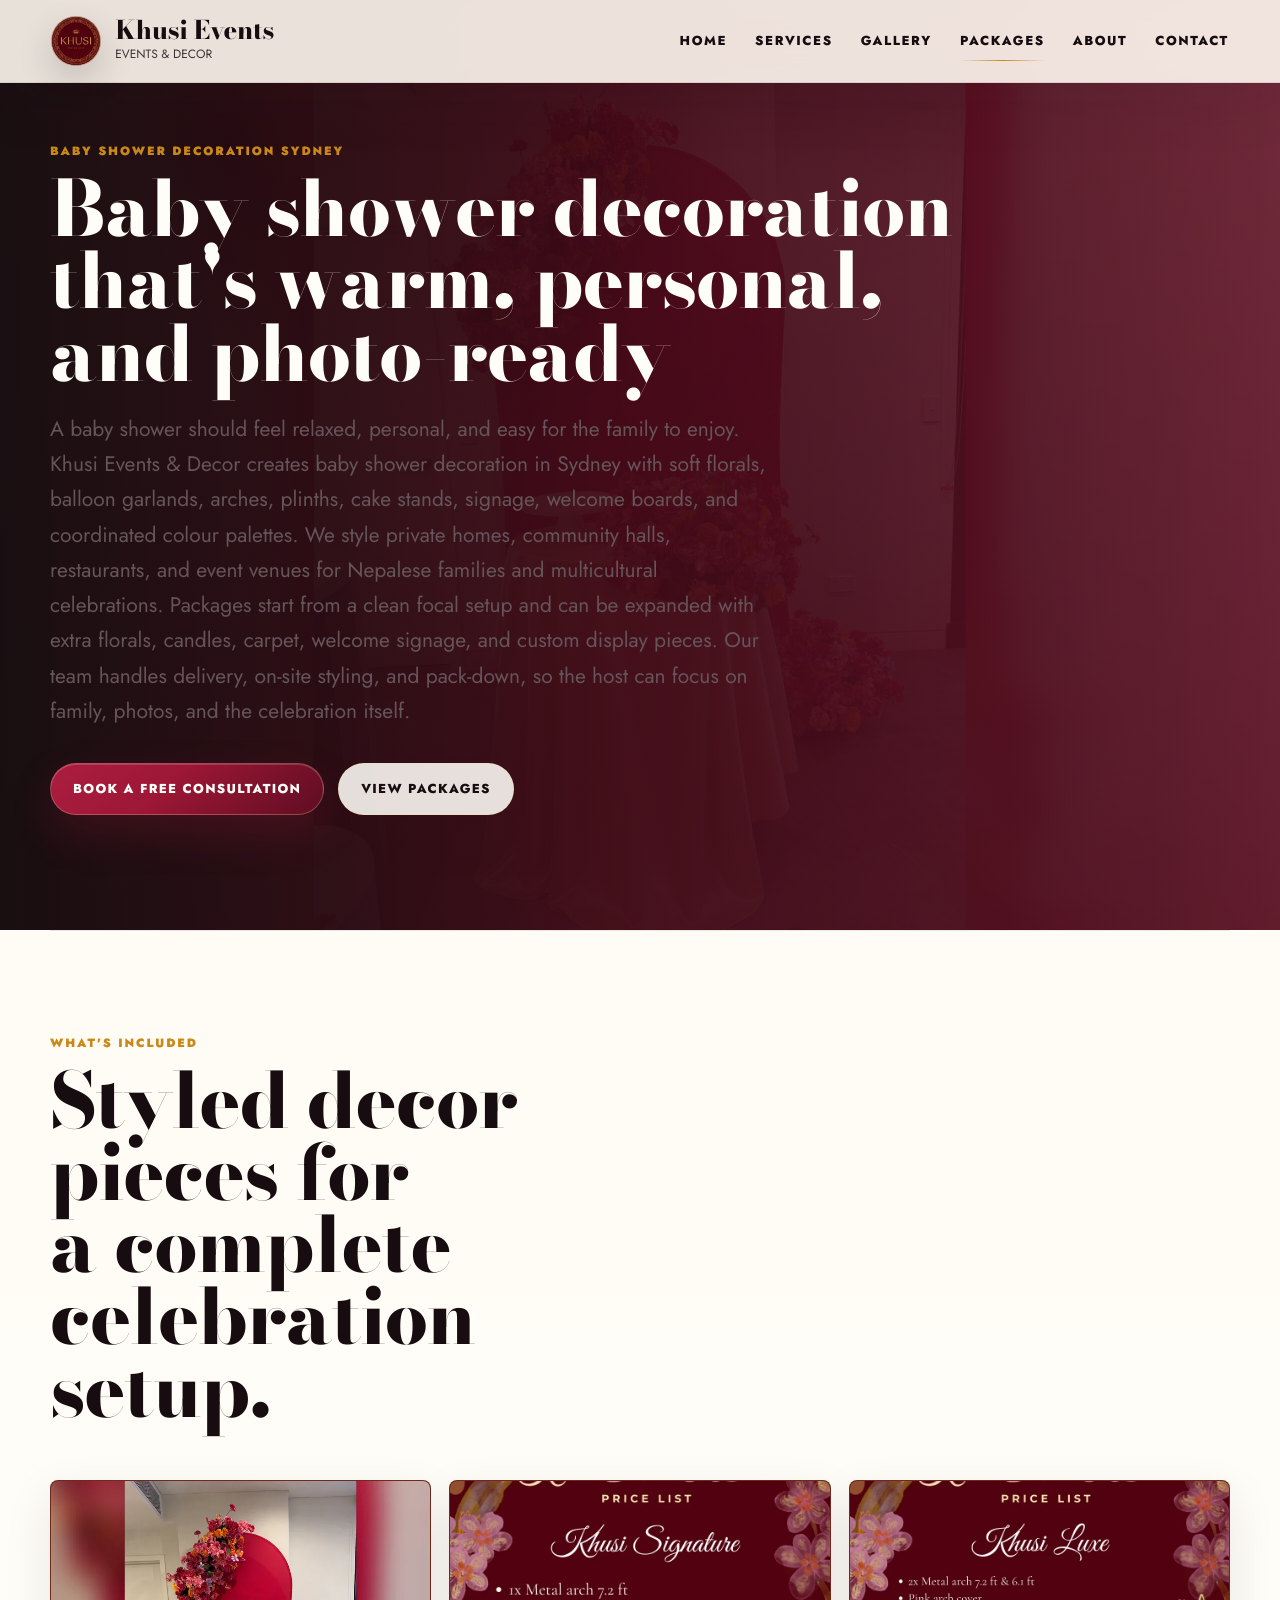
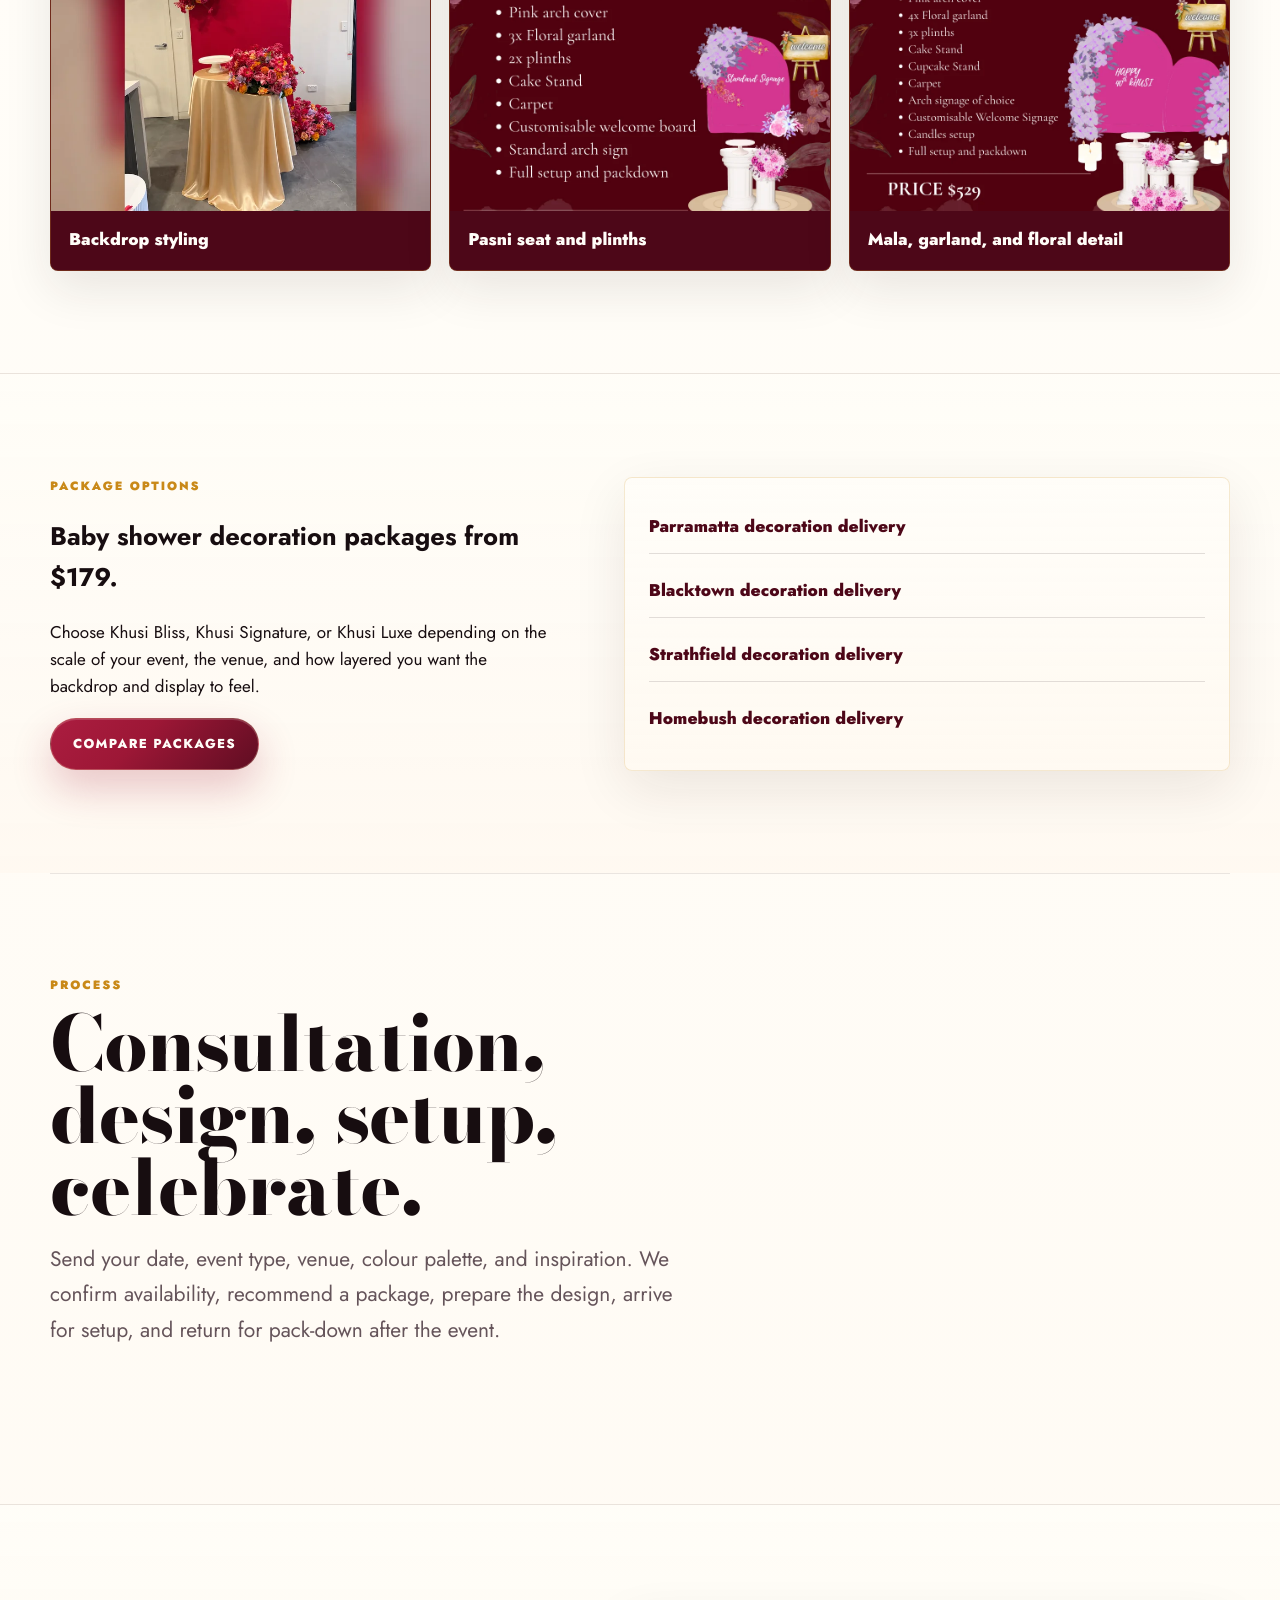
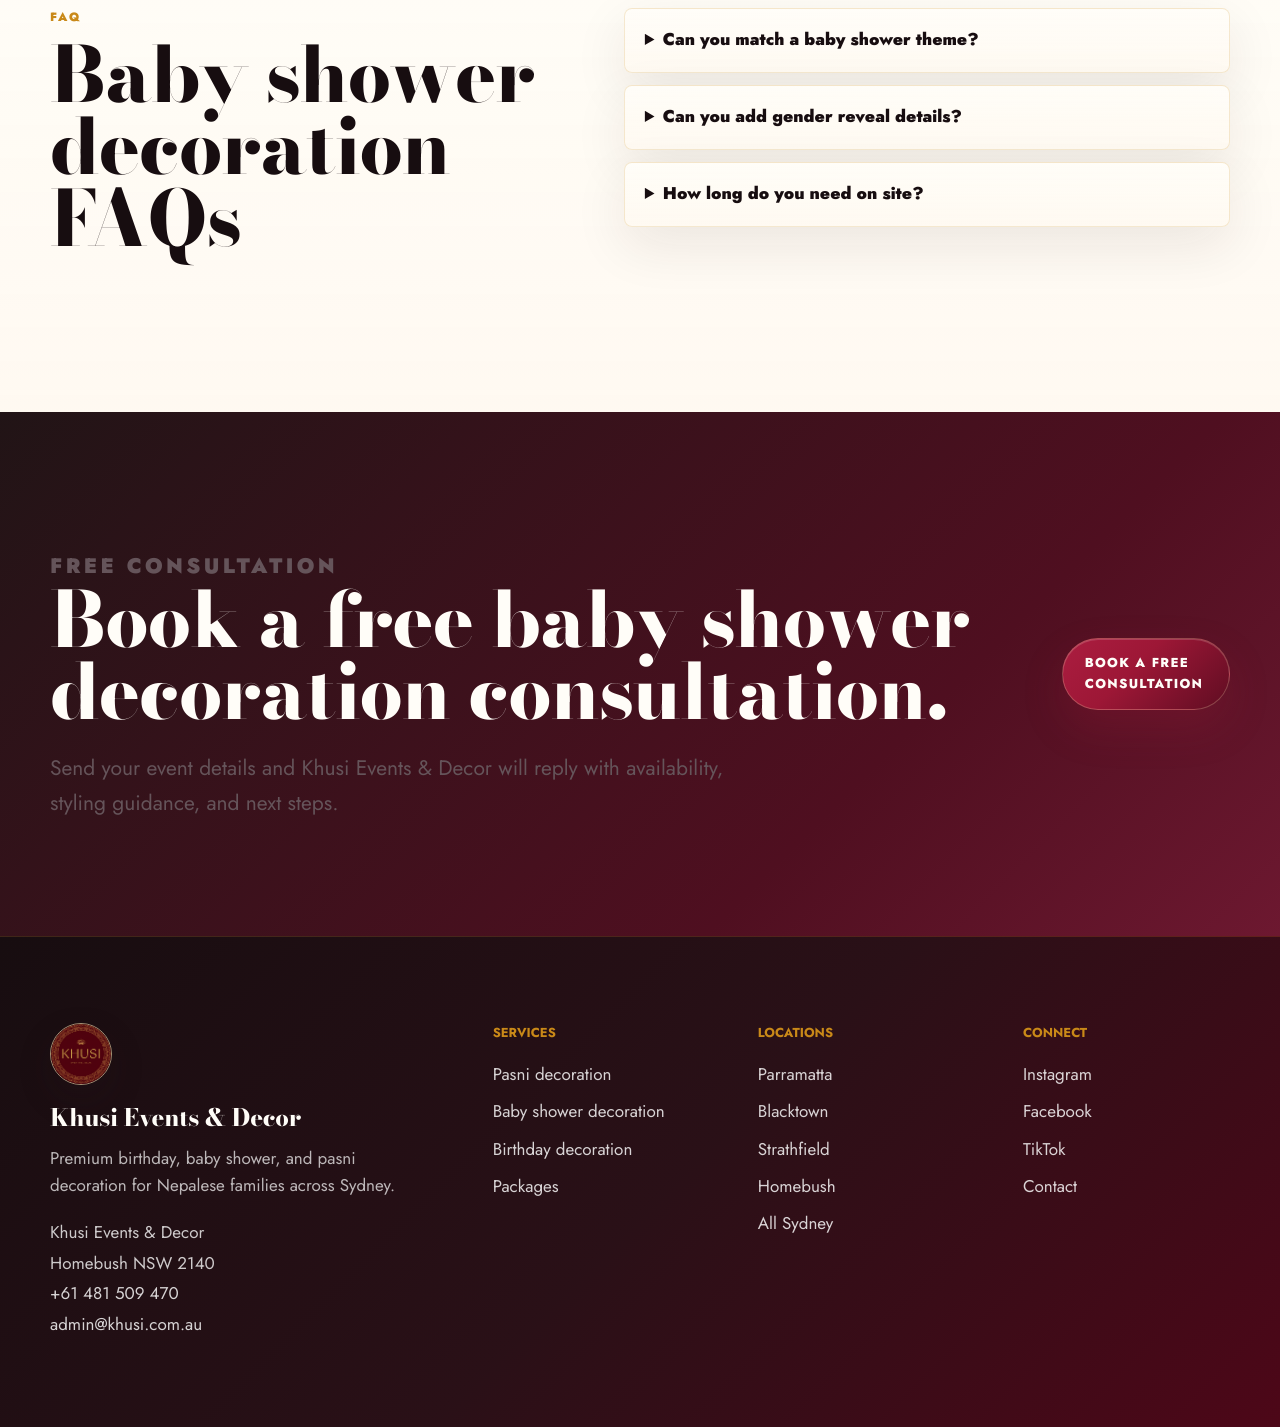
==== commit 7c64f3d9: "Redesign Khusi Events luxury brand website" ====
--- a/baby-shower-decoration-sydney.html
+++ b/baby-shower-decoration-sydney.html
@@ -115,9 +115,10 @@
 
       <nav class="site-nav" aria-label="Primary navigation">
         <a href="./index.html#top">Home</a>
+        <a href="./index.html#services">Services</a>
+        <a href="./gallery.html">Gallery</a>
         <a href="./packages.html" aria-current="page">Packages</a>
-        <a href="./gallery.html">Gallery</a>
-        <a href="./index.html#socials">Socials</a>
+        <a href="./index.html#about">About</a>
         <a href="./contact.html">Contact</a>
       </nav>
     </header>
--- a/styles.css
+++ b/styles.css
@@ -1,3 +1,5 @@
+@import url("https://fonts.googleapis.com/css2?family=Bodoni+Moda:wght@500;600;700;800&family=Jost:wght@400;500;600;700;800&display=swap");
+
 :root {
   --ink: #23191c;
   --muted: #67575d;
@@ -38,6 +40,18 @@
 img {
   display: block;
   width: 100%;
+}
+
+.visually-hidden {
+  position: absolute;
+  width: 1px;
+  height: 1px;
+  padding: 0;
+  margin: -1px;
+  overflow: hidden;
+  clip: rect(0, 0, 0, 0);
+  white-space: nowrap;
+  border: 0;
 }
 
 a {
@@ -694,6 +708,31 @@
 
 .media-only-gallery {
   padding-top: 112px;
+}
+
+.media-only-gallery .launch-media-grid {
+  grid-template-columns: repeat(auto-fit, minmax(240px, 1fr));
+  grid-auto-rows: auto;
+  align-items: start;
+}
+
+.media-only-gallery .launch-media-card,
+.media-only-gallery .launch-media-card-large {
+  grid-column: auto;
+  grid-row: auto;
+  min-height: 0;
+  background: #1d1013;
+}
+
+.media-only-gallery .launch-media-card img,
+.media-only-gallery .launch-media-card video {
+  width: 100%;
+  height: auto;
+  object-fit: contain;
+}
+
+.media-only-gallery .launch-media-card:hover img {
+  transform: none;
 }
 
 .hire {
@@ -2528,6 +2567,61 @@
   background: var(--rose-dark);
 }
 
+.hire-only-intro {
+  padding: clamp(72px, 8vw, 118px) 20px;
+}
+
+.hire-only-grid {
+  display: grid;
+  grid-template-columns: repeat(3, minmax(0, 1fr));
+  gap: 22px;
+  margin-top: clamp(30px, 5vw, 58px);
+}
+
+.hire-only-card {
+  overflow: hidden;
+  border: 1px solid rgba(217, 154, 40, 0.26);
+  border-radius: var(--radius);
+  background: var(--white);
+  box-shadow: 0 22px 60px rgba(35, 25, 28, 0.1);
+}
+
+.hire-only-card img {
+  width: 100%;
+  height: 330px;
+  object-fit: cover;
+  background: var(--rose-dark);
+}
+
+.hire-only-card div {
+  padding: 24px;
+}
+
+.hire-only-card h3 {
+  margin: 8px 0 10px;
+  color: var(--ink);
+  font-family: var(--serif);
+  font-size: clamp(28px, 4vw, 42px);
+  line-height: 0.98;
+}
+
+.hire-only-card p:last-child {
+  margin-bottom: 0;
+  color: var(--muted);
+}
+
+.hire-only-checklist span {
+  display: block;
+  padding: 12px 0;
+  border-bottom: 1px solid var(--line);
+  color: var(--ink);
+  font-weight: 850;
+}
+
+.hire-only-checklist span:last-child {
+  border-bottom: 0;
+}
+
 .expanded-footer {
   display: grid;
   grid-template-columns: minmax(260px, 1.3fr) repeat(3, minmax(150px, 0.7fr));
@@ -2590,4 +2684,835 @@
   .setup-journey-grid {
     grid-template-columns: 1fr;
   }
-}
+
+  .hire-only-grid {
+    grid-template-columns: 1fr;
+  }
+}
+
+/* Premium boutique redesign layer */
+:root {
+  --ink: #170d10;
+  --muted: #65545a;
+  --paper: #fff9f1;
+  --white: #fffdf8;
+  --rose: #9d1736;
+  --rose-dark: #4d0718;
+  --marigold: #c98918;
+  --gold-soft: #f5deb0;
+  --champagne: #fff3df;
+  --teal: #245f5a;
+  --sage: #eef3eb;
+  --line: rgba(54, 32, 37, 0.14);
+  --shadow: 0 28px 90px rgba(39, 21, 25, 0.16);
+  --shadow-soft: 0 18px 54px rgba(39, 21, 25, 0.09);
+  --radius: 8px;
+  --font-display: "Bodoni Moda", Georgia, "Times New Roman", serif;
+  --font-body: "Jost", Inter, ui-sans-serif, system-ui, -apple-system, BlinkMacSystemFont, "Segoe UI", sans-serif;
+  --ease-luxe: cubic-bezier(0.2, 0.8, 0.2, 1);
+}
+
+html {
+  scroll-padding-top: 96px;
+}
+
+body {
+  background:
+    linear-gradient(180deg, rgba(255, 249, 241, 0.96), rgba(255, 253, 248, 0.98) 34%, rgba(255, 249, 241, 0.96)),
+    var(--paper);
+  font-family: var(--font-body);
+  font-size: 17px;
+  text-rendering: geometricPrecision;
+}
+
+body::selection {
+  color: var(--white);
+  background: var(--rose);
+}
+
+a,
+button,
+.button,
+.gallery-tile,
+.social-card,
+summary {
+  cursor: pointer;
+}
+
+a:focus-visible,
+button:focus-visible,
+input:focus-visible,
+select:focus-visible,
+textarea:focus-visible,
+summary:focus-visible {
+  outline: 3px solid rgba(201, 137, 24, 0.85);
+  outline-offset: 4px;
+}
+
+.site-header {
+  min-height: 82px;
+  padding: 16px clamp(18px, 4vw, 64px);
+  background: linear-gradient(180deg, rgba(23, 13, 16, 0.72), rgba(23, 13, 16, 0));
+  transition:
+    background 240ms var(--ease-luxe),
+    border-color 240ms var(--ease-luxe),
+    box-shadow 240ms var(--ease-luxe),
+    color 240ms var(--ease-luxe);
+}
+
+.site-header.is-scrolled,
+.site-header.nav-active,
+.site-header.is-fixed-light {
+  border-bottom: 1px solid rgba(54, 32, 37, 0.1);
+  background: rgba(255, 249, 241, 0.9);
+  box-shadow: 0 18px 58px rgba(39, 21, 25, 0.1);
+  backdrop-filter: blur(20px) saturate(1.15);
+}
+
+.brand {
+  gap: 14px;
+}
+
+.brand-mark,
+.hero-logo,
+.footer-brand img {
+  border: 1px solid rgba(245, 222, 176, 0.64);
+  box-shadow:
+    0 14px 34px rgba(39, 21, 25, 0.18),
+    inset 0 0 0 1px rgba(255, 255, 255, 0.1);
+}
+
+.brand strong,
+.hero h1,
+.section-heading h2,
+.intro h2,
+.hire h2,
+.socials h2,
+.contact h1,
+.contact h2,
+.service-page-hero h1,
+.service-detail-card h2,
+.service-cta h2,
+.launch-event-heading h2,
+.launch-event-heading h3,
+.hire-only-card h3,
+.site-footer strong {
+  font-family: var(--font-display);
+  font-weight: 800;
+  letter-spacing: -0.01em;
+}
+
+.brand strong {
+  font-size: clamp(22px, 2vw, 28px);
+}
+
+.site-nav {
+  gap: clamp(14px, 2.2vw, 28px);
+  font-size: 13px;
+  font-weight: 800;
+  letter-spacing: 0.12em;
+}
+
+.site-nav a::after {
+  bottom: 0;
+  height: 1px;
+  background: linear-gradient(90deg, transparent, var(--marigold), transparent);
+}
+
+.hero {
+  min-height: clamp(680px, 92svh, 920px);
+  isolation: isolate;
+}
+
+.hero-bg img,
+.hero-picture img {
+  transform: scale(1.02);
+  animation: heroImageDrift 16s var(--ease-luxe) both;
+}
+
+.hero-overlay {
+  background:
+    linear-gradient(90deg, rgba(15, 7, 10, 0.92) 0%, rgba(35, 10, 18, 0.72) 42%, rgba(77, 7, 24, 0.24) 100%),
+    linear-gradient(180deg, rgba(15, 7, 10, 0.04), rgba(15, 7, 10, 0.82));
+}
+
+.hero-content {
+  width: min(1220px, calc(100% - 40px));
+  padding: clamp(130px, 16vw, 190px) 0 clamp(46px, 7vw, 82px);
+}
+
+.eyebrow,
+.section-kicker {
+  color: var(--marigold);
+  font-size: 12px;
+  letter-spacing: 0.16em;
+}
+
+.hero h1 {
+  max-width: 950px;
+  font-size: clamp(68px, 13vw, 172px);
+  line-height: 0.87;
+  text-wrap: balance;
+}
+
+.hero-copy {
+  max-width: 720px;
+  color: rgba(255, 253, 248, 0.92);
+  font-size: clamp(19px, 2vw, 25px);
+}
+
+.hero-logo {
+  width: clamp(94px, 10vw, 136px);
+  height: clamp(94px, 10vw, 136px);
+}
+
+.hero-logo,
+.hero .eyebrow,
+.hero h1,
+.hero-copy,
+.hero-actions,
+.hero-stats {
+  animation: luxeRise 720ms var(--ease-luxe) both;
+}
+
+.hero .eyebrow {
+  animation-delay: 80ms;
+}
+
+.hero h1 {
+  animation-delay: 140ms;
+}
+
+.hero-copy {
+  animation-delay: 210ms;
+}
+
+.hero-actions {
+  animation-delay: 280ms;
+}
+
+.hero-stats {
+  animation-delay: 360ms;
+}
+
+.button {
+  min-height: 52px;
+  padding: 14px 22px;
+  border-radius: 999px;
+  font-size: 13px;
+  letter-spacing: 0.1em;
+  box-shadow: none;
+  transition:
+    transform 220ms var(--ease-luxe),
+    box-shadow 220ms var(--ease-luxe),
+    background 220ms var(--ease-luxe),
+    border-color 220ms var(--ease-luxe),
+    color 220ms var(--ease-luxe);
+}
+
+.button:hover,
+.button:focus-visible {
+  transform: translateY(-3px);
+}
+
+.button.primary {
+  border-color: rgba(245, 222, 176, 0.26);
+  background:
+    linear-gradient(135deg, #ab1d40 0%, var(--rose) 42%, #5f0d22 100%);
+  box-shadow:
+    0 18px 40px rgba(157, 23, 54, 0.24),
+    inset 0 1px 0 rgba(255, 255, 255, 0.16);
+}
+
+.button.primary:hover,
+.button.primary:focus-visible {
+  background:
+    linear-gradient(135deg, #bd2449 0%, #86152f 46%, #4d0718 100%);
+  box-shadow:
+    0 22px 54px rgba(157, 23, 54, 0.34),
+    inset 0 1px 0 rgba(255, 255, 255, 0.18);
+}
+
+.button.secondary,
+.button.secondary.light {
+  color: var(--white);
+  border-color: rgba(245, 222, 176, 0.44);
+  background: rgba(255, 253, 248, 0.1);
+  backdrop-filter: blur(14px) saturate(1.15);
+}
+
+.button.secondary.light {
+  color: var(--ink);
+  background: rgba(255, 253, 248, 0.88);
+}
+
+.hero-stats {
+  border-color: rgba(245, 222, 176, 0.28);
+  background: rgba(255, 253, 248, 0.12);
+  box-shadow: inset 0 1px 0 rgba(255, 255, 255, 0.12);
+}
+
+.hero-stats div {
+  background: rgba(23, 13, 16, 0.26);
+}
+
+.section-inner {
+  width: min(1180px, calc(100% - 40px));
+}
+
+.section-band {
+  background:
+    linear-gradient(180deg, rgba(255, 253, 248, 0.92), rgba(255, 249, 241, 0.98));
+}
+
+.process,
+.faq-section,
+.seo-content-block,
+.setup-journey,
+.gallery,
+.socials,
+.contact {
+  border-color: rgba(54, 32, 37, 0.1);
+}
+
+.section-heading {
+  margin-bottom: clamp(32px, 5vw, 54px);
+}
+
+.section-heading h2,
+.hire h2,
+.socials h2,
+.contact h1,
+.contact h2,
+.service-page-hero h1,
+.service-cta h2 {
+  font-size: clamp(42px, 6vw, 86px);
+  line-height: 0.94;
+  text-wrap: balance;
+}
+
+.section-heading p:not(.section-kicker),
+.hire-copy p,
+.socials-copy p,
+.contact-copy p,
+.service-page-hero p:not(.section-kicker),
+.service-detail-card p:not(.section-kicker),
+.service-cta p {
+  color: var(--muted);
+  font-size: clamp(17px, 1.8vw, 21px);
+  line-height: 1.68;
+}
+
+.process-list article,
+.service-card,
+.service-detail-card,
+.faq-list details,
+.quote-form,
+.contact-panel,
+.social-card,
+.seo-link-list,
+.hire-only-card,
+.launch-media-card,
+.gallery-grid figure,
+.setup-video-frame {
+  border-color: rgba(201, 137, 24, 0.18);
+  border-radius: var(--radius);
+  box-shadow: var(--shadow-soft);
+}
+
+.process-list article,
+.service-card,
+.service-detail-card,
+.faq-list details,
+.quote-form,
+.contact-panel,
+.seo-link-list,
+.hire-only-card {
+  background:
+    linear-gradient(180deg, rgba(255, 253, 248, 0.96), rgba(255, 249, 241, 0.88));
+}
+
+.process-list article,
+.service-card,
+.service-detail-card,
+.social-card,
+.gallery-grid figure,
+.launch-media-card,
+.hire-only-card {
+  transition:
+    transform 260ms var(--ease-luxe),
+    box-shadow 260ms var(--ease-luxe),
+    border-color 260ms var(--ease-luxe);
+}
+
+.process-list article:hover,
+.service-card:hover,
+.service-detail-card:hover,
+.hire-only-card:hover {
+  border-color: rgba(201, 137, 24, 0.34);
+  box-shadow: 0 28px 82px rgba(39, 21, 25, 0.14);
+  transform: translateY(-6px);
+}
+
+.process-list span {
+  border-color: rgba(201, 137, 24, 0.38);
+  color: var(--rose-dark);
+  background: linear-gradient(135deg, rgba(245, 222, 176, 0.76), rgba(255, 253, 248, 0.92));
+}
+
+.hire {
+  position: relative;
+}
+
+.hire-tags span,
+.seo-tags span,
+.inclusion-grid span {
+  border-color: rgba(201, 137, 24, 0.24);
+  background:
+    linear-gradient(180deg, rgba(255, 253, 248, 0.9), rgba(255, 243, 223, 0.82));
+  box-shadow: 0 10px 28px rgba(39, 21, 25, 0.06);
+  transition:
+    transform 200ms var(--ease-luxe),
+    border-color 200ms var(--ease-luxe),
+    color 200ms var(--ease-luxe);
+}
+
+.hire-tags span:hover,
+.seo-tags span:hover,
+.inclusion-grid span:hover {
+  border-color: rgba(157, 23, 54, 0.3);
+  color: var(--rose-dark);
+  transform: translateY(-2px);
+}
+
+.gallery-grid img,
+.launch-media-card img {
+  filter: saturate(1.04) contrast(1.03);
+  transition:
+    transform 520ms var(--ease-luxe),
+    filter 520ms var(--ease-luxe);
+}
+
+.gallery-grid figure:hover img,
+.launch-media-card:hover img {
+  filter: saturate(1.1) contrast(1.05);
+  transform: scale(1.045);
+}
+
+.gallery-grid figcaption,
+.launch-media-card figcaption {
+  border: 1px solid rgba(245, 222, 176, 0.2);
+  background: rgba(23, 13, 16, 0.76);
+  backdrop-filter: blur(16px) saturate(1.1);
+}
+
+.social-card {
+  border-color: rgba(245, 222, 176, 0.18);
+  background:
+    linear-gradient(135deg, rgba(23, 13, 16, 0.96), rgba(77, 7, 24, 0.94));
+}
+
+.social-card::after {
+  color: var(--marigold);
+  transition: transform 220ms var(--ease-luxe);
+}
+
+.social-card:hover,
+.social-card:focus-visible {
+  border-color: rgba(245, 222, 176, 0.5);
+  background:
+    linear-gradient(135deg, rgba(77, 7, 24, 0.96), rgba(157, 23, 54, 0.9));
+  transform: translateY(-5px);
+}
+
+.social-card:hover::after,
+.social-card:focus-visible::after {
+  transform: translate(4px, -4px);
+}
+
+.quote-form input,
+.quote-form select,
+.quote-form textarea {
+  min-height: 52px;
+  border-color: rgba(54, 32, 37, 0.14);
+  background: rgba(255, 249, 241, 0.72);
+}
+
+.quote-form input:focus,
+.quote-form select:focus,
+.quote-form textarea:focus {
+  border-color: rgba(157, 23, 54, 0.82);
+  box-shadow: 0 0 0 4px rgba(157, 23, 54, 0.12);
+}
+
+.site-footer {
+  padding: clamp(54px, 7vw, 86px) 0;
+  background:
+    linear-gradient(135deg, #170d10, #2a1017 52%, #4d0718);
+}
+
+.footer-column a,
+.footer-brand a {
+  transition:
+    color 180ms var(--ease-luxe),
+    transform 180ms var(--ease-luxe);
+}
+
+.footer-column a:hover,
+.footer-column a:focus-visible,
+.footer-brand a:hover,
+.footer-brand a:focus-visible {
+  color: var(--gold-soft);
+  transform: translateX(2px);
+}
+
+.service-page-hero {
+  position: relative;
+  overflow: hidden;
+}
+
+.service-page-hero::before {
+  position: absolute;
+  inset: 0;
+  pointer-events: none;
+  content: "";
+  background:
+    linear-gradient(90deg, rgba(23, 13, 16, 0.78), rgba(77, 7, 24, 0.52) 48%, rgba(157, 23, 54, 0.2));
+}
+
+.service-page-hero .section-inner {
+  position: relative;
+}
+
+.motion-ready .luxury-reveal {
+  opacity: 0;
+  transform: translateY(28px);
+  transition:
+    opacity 680ms var(--ease-luxe),
+    transform 680ms var(--ease-luxe);
+  transition-delay: var(--reveal-delay, 0ms);
+}
+
+.motion-ready .luxury-reveal.is-visible {
+  opacity: 1;
+  transform: translateY(0);
+}
+
+@keyframes luxeRise {
+  from {
+    opacity: 0;
+    transform: translateY(24px);
+  }
+
+  to {
+    opacity: 1;
+    transform: translateY(0);
+  }
+}
+
+@keyframes heroImageDrift {
+  from {
+    transform: scale(1.08);
+  }
+
+  to {
+    transform: scale(1.02);
+  }
+}
+
+@media (prefers-reduced-motion: reduce) {
+  *,
+  *::before,
+  *::after {
+    scroll-behavior: auto !important;
+    animation-duration: 0.001ms !important;
+    animation-iteration-count: 1 !important;
+    transition-duration: 0.001ms !important;
+  }
+
+  .motion-ready .luxury-reveal {
+    opacity: 1;
+    transform: none;
+  }
+}
+
+@media (max-width: 760px) {
+  .site-header {
+    min-height: 74px;
+    padding: 12px 18px;
+  }
+
+  .site-nav {
+    background:
+      linear-gradient(180deg, rgba(255, 249, 241, 0.98), rgba(255, 243, 223, 0.98));
+  }
+
+  .hero {
+    min-height: 90svh;
+  }
+
+  .hero h1 {
+    font-size: clamp(58px, 17vw, 94px);
+  }
+
+  .hero-copy {
+    font-size: 18px;
+  }
+
+  .button {
+    min-height: 54px;
+  }
+
+  .section-heading h2,
+  .hire h2,
+  .socials h2,
+  .contact h1,
+  .contact h2,
+  .service-page-hero h1,
+  .service-cta h2 {
+    font-size: clamp(38px, 12vw, 58px);
+  }
+
+  .process-list article:hover,
+  .service-card:hover,
+  .service-detail-card:hover,
+  .hire-only-card:hover {
+    transform: none;
+  }
+}
+
+@media (max-width: 460px) {
+  .section-inner {
+    width: min(100% - 30px, 1180px);
+  }
+
+  .hero-actions .button,
+  .service-cta .button {
+    width: 100%;
+  }
+}
+
+/* Luxury event brand expansion */
+.luxury-intro,
+.featured-styles,
+.gallery-preview,
+.testimonials {
+  padding: clamp(76px, 9vw, 132px) 0;
+}
+
+.luxury-intro-grid,
+.gallery-preview-grid {
+  display: grid;
+  grid-template-columns: minmax(0, 0.88fr) minmax(320px, 1fr);
+  gap: clamp(34px, 6vw, 92px);
+  align-items: center;
+}
+
+.luxury-intro h2,
+.gallery-preview h2,
+.testimonials h2,
+.editorial-card h3 {
+  margin: 0;
+  font-family: var(--font-display);
+  font-weight: 800;
+  letter-spacing: -0.01em;
+  line-height: 0.98;
+  text-wrap: balance;
+}
+
+.luxury-intro h2,
+.gallery-preview h2,
+.testimonials h2 {
+  font-size: clamp(42px, 6vw, 84px);
+}
+
+.luxury-intro-copy {
+  display: grid;
+  gap: 24px;
+  justify-items: start;
+}
+
+.luxury-intro-copy p,
+.gallery-preview p,
+.editorial-card p,
+.testimonial-grid figcaption {
+  color: var(--muted);
+  font-size: clamp(17px, 1.7vw, 20px);
+  line-height: 1.68;
+}
+
+.featured-styles {
+  background:
+    linear-gradient(180deg, rgba(255, 253, 248, 0.94), rgba(255, 243, 223, 0.48)),
+    var(--paper);
+}
+
+.editorial-grid {
+  display: grid;
+  grid-template-columns: 1.12fr 0.88fr;
+  gap: 20px;
+}
+
+.editorial-card {
+  position: relative;
+  min-height: 460px;
+  overflow: hidden;
+  border: 1px solid rgba(201, 137, 24, 0.18);
+  border-radius: var(--radius);
+  background: var(--rose-dark);
+  box-shadow: var(--shadow-soft);
+}
+
+.editorial-card-large {
+  grid-row: span 2;
+  min-height: 720px;
+}
+
+.editorial-card img {
+  width: 100%;
+  height: 100%;
+  object-fit: cover;
+  filter: saturate(1.03) contrast(1.02);
+  transition:
+    transform 620ms var(--ease-luxe),
+    filter 620ms var(--ease-luxe);
+}
+
+.editorial-card::after {
+  position: absolute;
+  inset: 0;
+  content: "";
+  background:
+    linear-gradient(180deg, rgba(23, 13, 16, 0.04), rgba(23, 13, 16, 0.78)),
+    linear-gradient(90deg, rgba(77, 7, 24, 0.28), rgba(77, 7, 24, 0));
+}
+
+.editorial-card div {
+  position: absolute;
+  right: clamp(18px, 4vw, 38px);
+  bottom: clamp(18px, 4vw, 38px);
+  left: clamp(18px, 4vw, 38px);
+  z-index: 1;
+}
+
+.editorial-card h3 {
+  max-width: 720px;
+  color: var(--white);
+  font-size: clamp(30px, 4.2vw, 64px);
+}
+
+.editorial-card p:not(.section-kicker) {
+  max-width: 560px;
+  margin: 14px 0 0;
+  color: rgba(255, 253, 248, 0.86);
+}
+
+.editorial-card:hover img {
+  filter: saturate(1.08) contrast(1.05);
+  transform: scale(1.045);
+}
+
+.gallery-preview-images {
+  display: grid;
+  grid-template-columns: 0.9fr 1.1fr;
+  grid-auto-rows: 210px;
+  gap: 16px;
+}
+
+.gallery-preview-images img {
+  height: 100%;
+  object-fit: cover;
+  border: 1px solid rgba(201, 137, 24, 0.2);
+  border-radius: var(--radius);
+  box-shadow: var(--shadow-soft);
+}
+
+.gallery-preview-images img:first-child {
+  grid-row: span 2;
+}
+
+.testimonial-grid {
+  display: grid;
+  grid-template-columns: repeat(3, minmax(0, 1fr));
+  gap: 18px;
+}
+
+.testimonial-grid figure {
+  min-height: 260px;
+  margin: 0;
+  padding: clamp(24px, 4vw, 36px);
+  border: 1px solid rgba(201, 137, 24, 0.18);
+  border-radius: var(--radius);
+  background:
+    linear-gradient(180deg, rgba(255, 253, 248, 0.96), rgba(255, 243, 223, 0.82));
+  box-shadow: var(--shadow-soft);
+}
+
+.testimonial-grid blockquote {
+  margin: 0;
+  color: var(--ink);
+  font-family: var(--font-display);
+  font-size: clamp(26px, 3vw, 38px);
+  font-weight: 700;
+  line-height: 1.12;
+}
+
+.testimonial-grid figcaption {
+  margin-top: 22px;
+  font-weight: 700;
+}
+
+@media (max-width: 980px) {
+  .luxury-intro-grid,
+  .gallery-preview-grid,
+  .editorial-grid,
+  .testimonial-grid {
+    grid-template-columns: 1fr;
+  }
+
+  .editorial-card,
+  .editorial-card-large {
+    grid-row: auto;
+    min-height: 520px;
+  }
+}
+
+@media (max-width: 640px) {
+  .luxury-intro,
+  .featured-styles,
+  .gallery-preview,
+  .testimonials {
+    padding: 64px 0;
+  }
+
+  .editorial-card,
+  .editorial-card-large {
+    min-height: 430px;
+  }
+
+  .editorial-card h3 {
+    font-size: clamp(30px, 10vw, 44px);
+  }
+
+  .gallery-preview-images {
+    grid-template-columns: 1fr;
+    grid-auto-rows: auto;
+  }
+
+  .gallery-preview-images img,
+  .gallery-preview-images img:first-child {
+    grid-row: auto;
+    aspect-ratio: 4 / 5;
+  }
+
+  .testimonial-grid figure {
+    min-height: 0;
+  }
+}
+
+@media (max-width: 760px) {
+  .site-nav {
+    gap: 22px;
+    font-size: clamp(20px, 6vw, 24px);
+  }
+}
